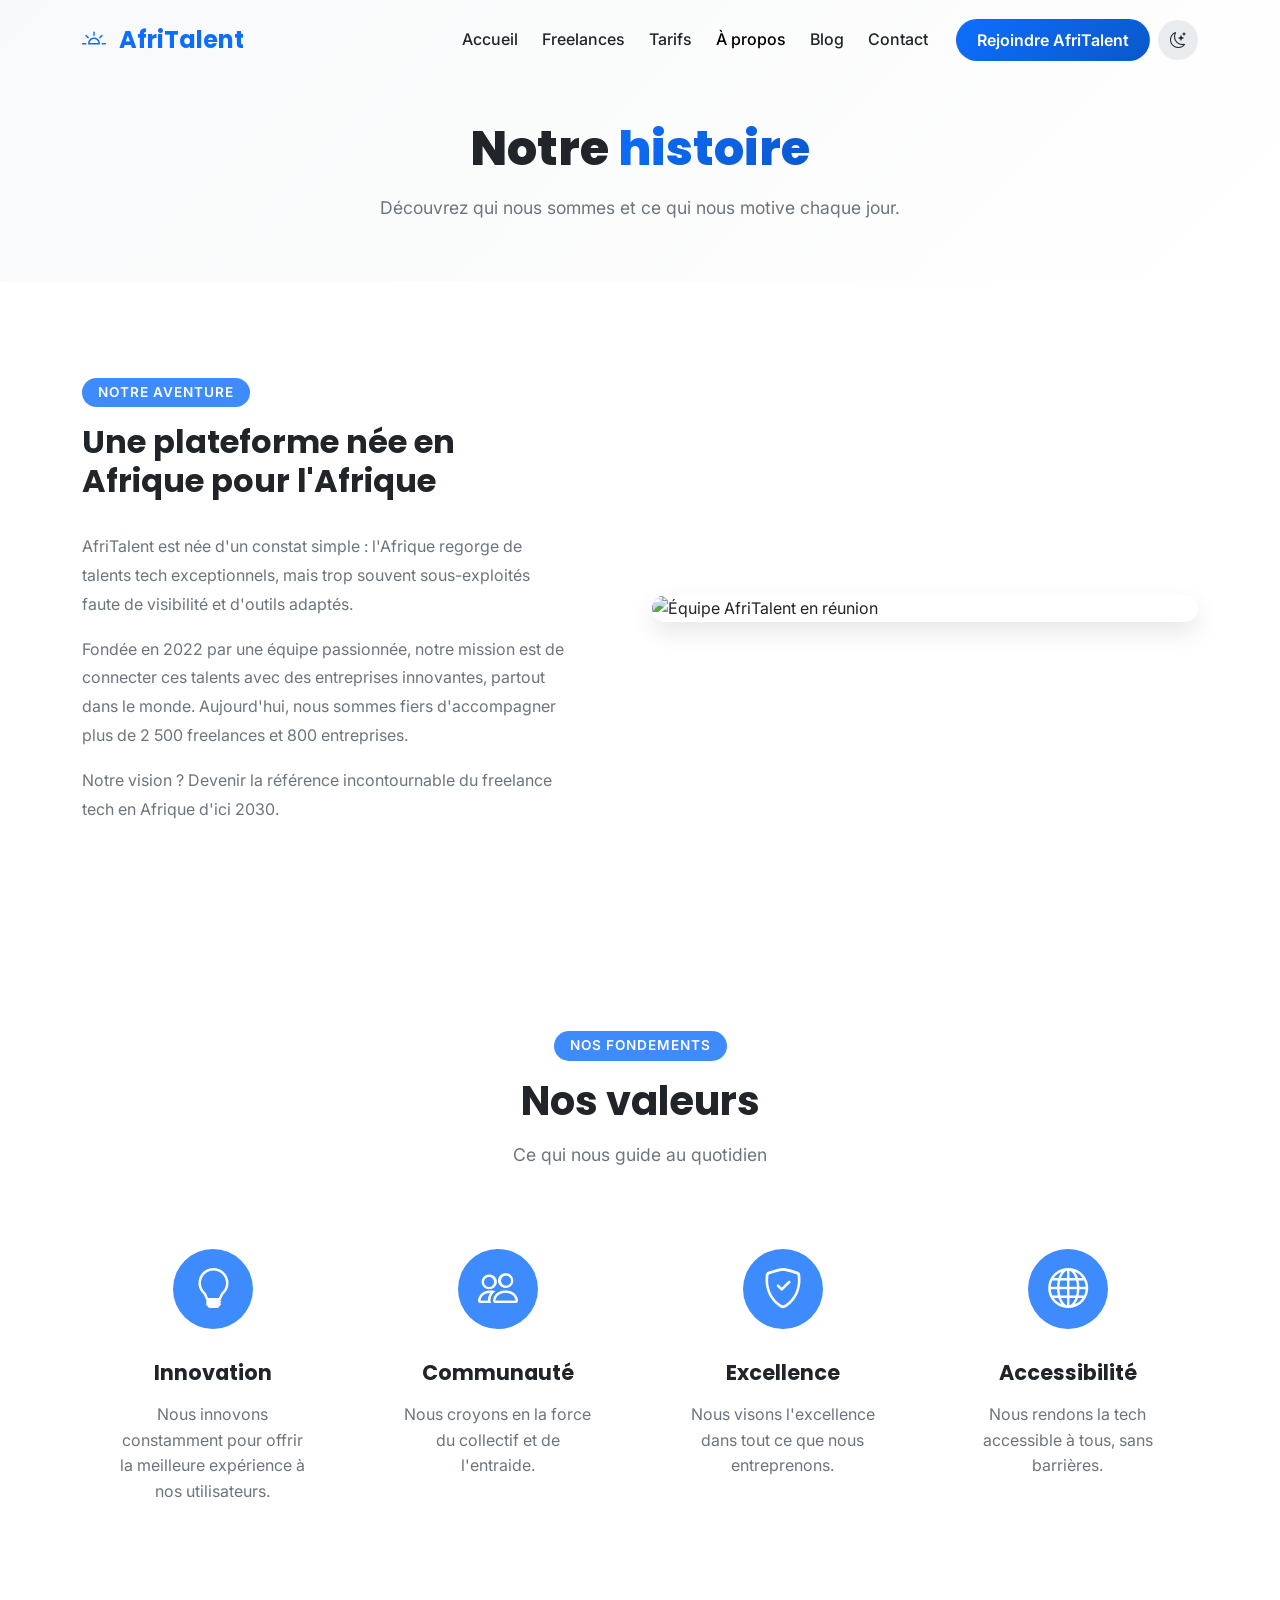
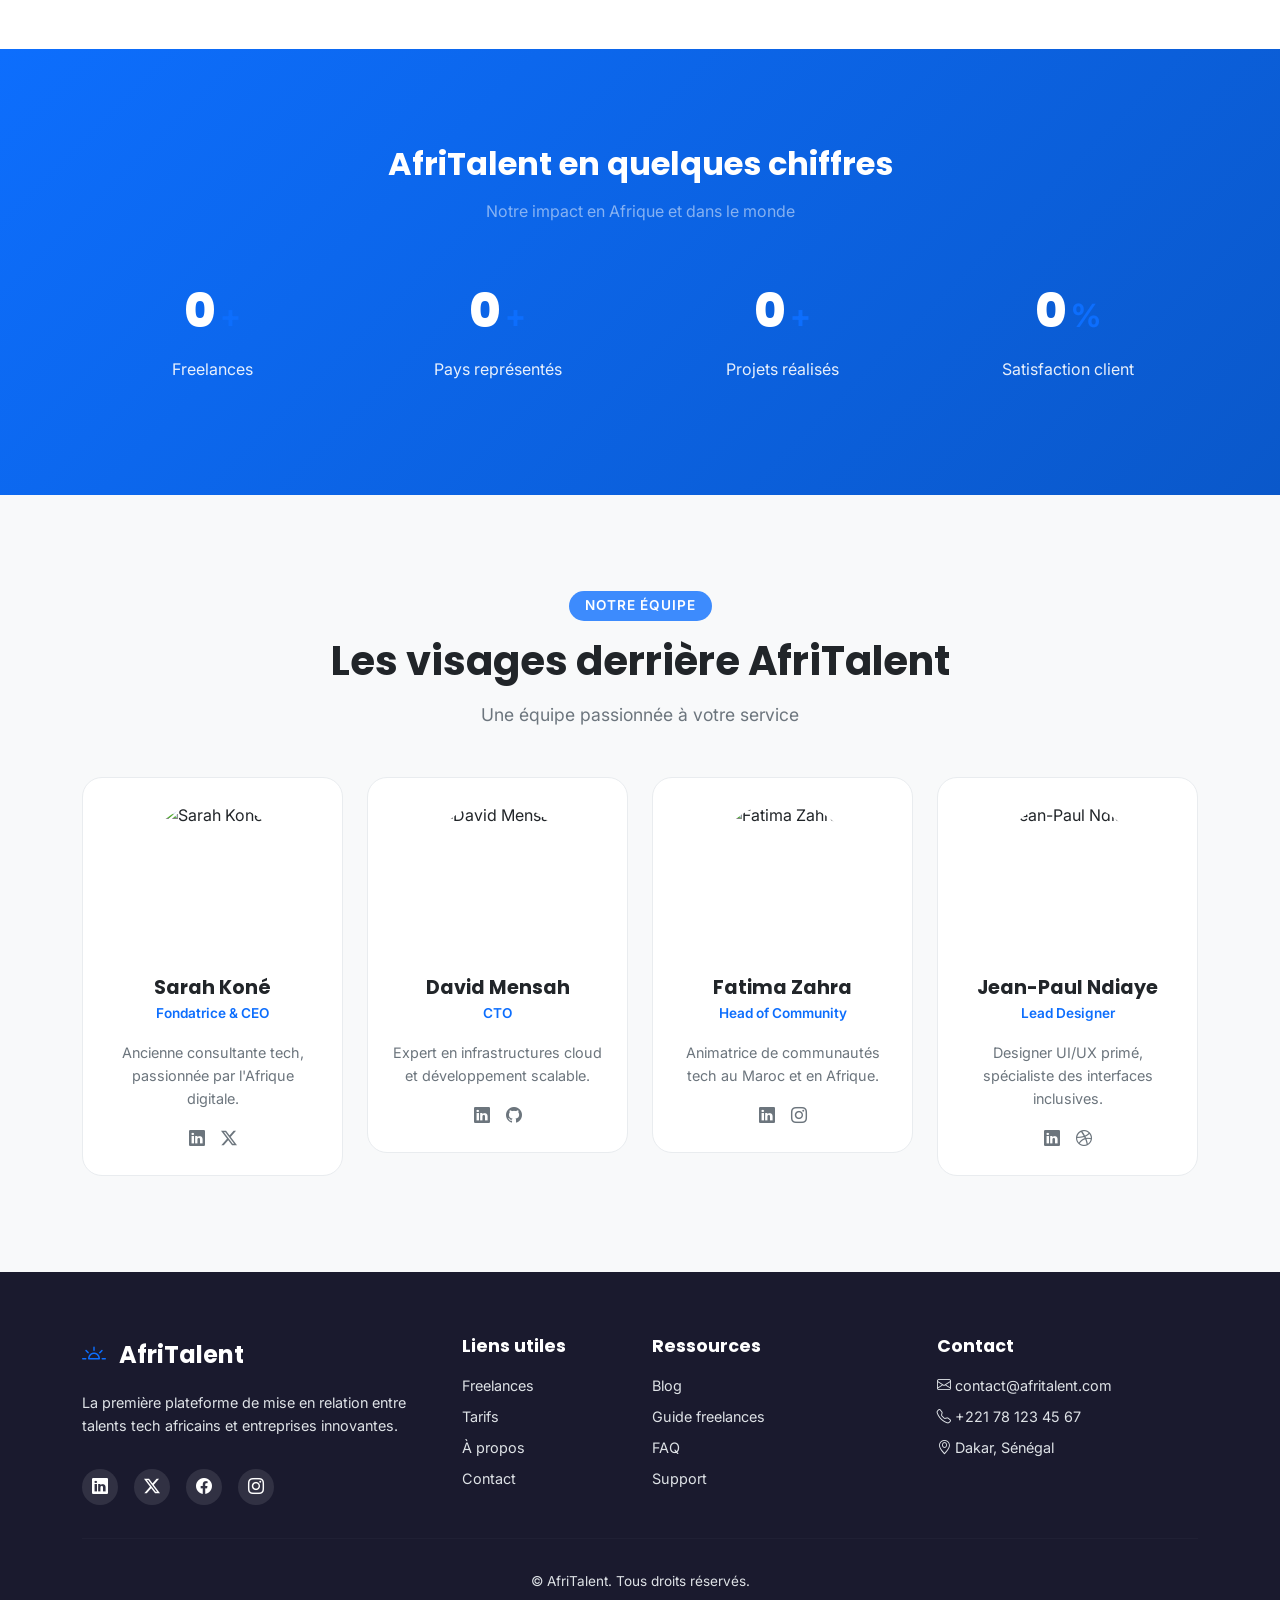
==== about.html @ 0f35cbd1 "HTML : structure complète des 5 pages avec sections et contenu texte" ====
<!DOCTYPE html>
<html lang="fr">
<head>
    <meta charset="UTF-8">
    <meta name="viewport" content="width=device-width, initial-scale=1.0">
    <meta name="description" content="Découvrez l'histoire d'AfriTalent, notre équipe passionnée et nos valeurs">
    <title>AfriTalent — À propos | Notre histoire et nos valeurs</title>
    
    <!-- Bootstrap 5 CSS -->
    <link href="https://cdn.jsdelivr.net/npm/bootstrap@5.3.0/dist/css/bootstrap.min.css" rel="stylesheet">
    
    <!-- Bootstrap Icons -->
    <link rel="stylesheet" href="https://cdn.jsdelivr.net/npm/bootstrap-icons@1.11.3/font/bootstrap-icons.min.css">
    
    <!-- Google Fonts -->
    <link href="https://fonts.googleapis.com/css2?family=Inter:opsz,wght@14..32,300;14..32,400;14..32,600;14..32,700&family=Poppins:wght@400;500;600;700;800&display=swap" rel="stylesheet">
    
    <!-- Fichier CSS principal -->
    <link rel="stylesheet" href="css/style.css">
</head>
<body>

    <!-- ==================== NAVBAR ==================== -->
    <nav class="navbar navbar-expand-lg fixed-top" id="mainNav">
        <div class="container">
            <a class="navbar-brand" href="index.html">
                <i class="bi bi-brightness-alt-high"></i>
                AfriTalent
            </a>
            
            <button class="navbar-toggler" type="button" data-bs-toggle="collapse" data-bs-target="#navMenu" 
                    aria-controls="navMenu" aria-expanded="false" aria-label="Menu de navigation">
                <span class="navbar-toggler-icon"></span>
            </button>
            
            <div class="collapse navbar-collapse" id="navMenu">
                <ul class="navbar-nav ms-auto mb-2 mb-lg-0">
                    <li class="nav-item"><a class="nav-link" href="index.html">Accueil</a></li>
                    <li class="nav-item"><a class="nav-link" href="freelances.html">Freelances</a></li>
                    <li class="nav-item"><a class="nav-link" href="tarifs.html">Tarifs</a></li>
                    <li class="nav-item"><a class="nav-link active" href="about.html">À propos</a></li>
                    <li class="nav-item"><a class="nav-link" href="blog.html">Blog</a></li>
                    <li class="nav-item"><a class="nav-link" href="contact.html">Contact</a></li>
                </ul>
                
                <div class="d-flex align-items-center gap-2 ms-lg-3">
                    <a href="inscription.html" class="btn btn-cta">Rejoindre AfriTalent</a>
                    <button id="darkModeToggle" class="btn btn-dark-mode" aria-label="Changer de thème">
                        <i class="bi bi-moon-stars"></i>
                    </button>
                </div>
            </div>
        </div>
    </nav>

    <main>
        <!-- ==================== HEADER ==================== -->
        <section class="page-header">
            <div class="container">
                <h1 class="page-title">Notre <span class="gradient-text">histoire</span></h1>
                <p class="page-description">
                    Découvrez qui nous sommes et ce qui nous motive chaque jour.
                </p>
            </div>
        </section>

        <!-- ==================== SECTION NOTRE HISTOIRE ==================== -->
        <section class="history-section">
            <div class="container">
                <div class="row align-items-center">
                    <div class="col-lg-6">
                        <div class="history-content">
                            <span class="section-badge">Notre aventure</span>
                            <h2 class="history-title">Une plateforme née en Afrique pour l'Afrique</h2>
                            <p class="history-text">
                                AfriTalent est née d'un constat simple : l'Afrique regorge de talents tech exceptionnels, 
                                mais trop souvent sous-exploités faute de visibilité et d'outils adaptés.
                            </p>
                            <p class="history-text">
                                Fondée en 2022 par une équipe passionnée, notre mission est de connecter ces talents 
                                avec des entreprises innovantes, partout dans le monde. Aujourd'hui, nous sommes fiers 
                                d'accompagner plus de 2 500 freelances et 800 entreprises.
                            </p>
                            <p class="history-text">
                                Notre vision ? Devenir la référence incontournable du freelance tech en Afrique d'ici 2030.
                            </p>
                        </div>
                    </div>
                    <div class="col-lg-6">
                        <div class="history-image">
                            <img src="https://images.unsplash.com/photo-1522071820081-009f0129c71c?w=600&h=400&fit=crop" 
                                 alt="Équipe AfriTalent en réunion" loading="lazy">
                        </div>
                    </div>
                </div>
            </div>
        </section>

        <!-- ==================== SECTION NOS VALEURS ==================== -->
        <section class="values-section">
            <div class="container">
                <div class="text-center mb-5">
                    <span class="section-badge">Nos fondements</span>
                    <h2 class="section-title">Nos valeurs</h2>
                    <p class="section-subtitle">Ce qui nous guide au quotidien</p>
                </div>

                <div class="row g-4">
                    <div class="col-lg-3 col-md-6">
                        <div class="value-card">
                            <div class="value-icon">
                                <i class="bi bi-lightbulb"></i>
                            </div>
                            <h3>Innovation</h3>
                            <p>Nous innovons constamment pour offrir la meilleure expérience à nos utilisateurs.</p>
                        </div>
                    </div>
                    <div class="col-lg-3 col-md-6">
                        <div class="value-card">
                            <div class="value-icon">
                                <i class="bi bi-people"></i>
                            </div>
                            <h3>Communauté</h3>
                            <p>Nous croyons en la force du collectif et de l'entraide.</p>
                        </div>
                    </div>
                    <div class="col-lg-3 col-md-6">
                        <div class="value-card">
                            <div class="value-icon">
                                <i class="bi bi-shield-check"></i>
                            </div>
                            <h3>Excellence</h3>
                            <p>Nous visons l'excellence dans tout ce que nous entreprenons.</p>
                        </div>
                    </div>
                    <div class="col-lg-3 col-md-6">
                        <div class="value-card">
                            <div class="value-icon">
                                <i class="bi bi-globe"></i>
                            </div>
                            <h3>Accessibilité</h3>
                            <p>Nous rendons la tech accessible à tous, sans barrières.</p>
                        </div>
                    </div>
                </div>
            </div>
        </section>

        <!-- ==================== SECTION CHIFFRES CLÉS (COMPTEURS) ==================== -->
        <section class="key-numbers-section">
            <div class="container">
                <div class="text-center mb-5">
                    <h2 class="text-white">AfriTalent en quelques chiffres</h2>
                    <p class="text-white-50">Notre impact en Afrique et dans le monde</p>
                </div>
                <div class="row text-center">
                    <div class="col-md-3 col-6">
                        <div class="stat-item">
                            <span class="stat-number" data-target="2500">0</span>
                            <span class="stat-plus">+</span>
                            <p class="stat-label">Freelances</p>
                        </div>
                    </div>
                    <div class="col-md-3 col-6">
                        <div class="stat-item">
                            <span class="stat-number" data-target="45">0</span>
                            <span class="stat-plus">+</span>
                            <p class="stat-label">Pays représentés</p>
                        </div>
                    </div>
                    <div class="col-md-3 col-6">
                        <div class="stat-item">
                            <span class="stat-number" data-target="3800">0</span>
                            <span class="stat-plus">+</span>
                            <p class="stat-label">Projets réalisés</p>
                        </div>
                    </div>
                    <div class="col-md-3 col-6">
                        <div class="stat-item">
                            <span class="stat-number" data-target="98">0</span>
                            <span class="stat-plus">%</span>
                            <p class="stat-label">Satisfaction client</p>
                        </div>
                    </div>
                </div>
            </div>
        </section>

        <!-- ==================== SECTION L'ÉQUIPE ==================== -->
        <section class="team-section">
            <div class="container">
                <div class="text-center mb-5">
                    <span class="section-badge">Notre équipe</span>
                    <h2 class="section-title">Les visages derrière AfriTalent</h2>
                    <p class="section-subtitle">Une équipe passionnée à votre service</p>
                </div>

                <div class="row g-4">
                    <!-- Membre 1 -->
                    <div class="col-lg-3 col-md-6">
                        <div class="team-card">
                            <div class="team-image">
                                <img src="https://randomuser.me/api/portraits/women/68.jpg" alt="Sarah Koné">
                            </div>
                            <div class="team-info">
                                <h3 class="team-name">Sarah Koné</h3>
                                <p class="team-role">Fondatrice & CEO</p>
                                <p class="team-bio">Ancienne consultante tech, passionnée par l'Afrique digitale.</p>
                                <div class="team-social">
                                    <a href="#"><i class="bi bi-linkedin"></i></a>
                                    <a href="#"><i class="bi bi-twitter-x"></i></a>
                                </div>
                            </div>
                        </div>
                    </div>

                    <!-- Membre 2 -->
                    <div class="col-lg-3 col-md-6">
                        <div class="team-card">
                            <div class="team-image">
                                <img src="https://randomuser.me/api/portraits/men/32.jpg" alt="David Mensah">
                            </div>
                            <div class="team-info">
                                <h3 class="team-name">David Mensah</h3>
                                <p class="team-role">CTO</p>
                                <p class="team-bio">Expert en infrastructures cloud et développement scalable.</p>
                                <div class="team-social">
                                    <a href="#"><i class="bi bi-linkedin"></i></a>
                                    <a href="#"><i class="bi bi-github"></i></a>
                                </div>
                            </div>
                        </div>
                    </div>

                    <!-- Membre 3 -->
                    <div class="col-lg-3 col-md-6">
                        <div class="team-card">
                            <div class="team-image">
                                <img src="https://randomuser.me/api/portraits/women/45.jpg" alt="Fatima Zahra">
                            </div>
                            <div class="team-info">
                                <h3 class="team-name">Fatima Zahra</h3>
                                <p class="team-role">Head of Community</p>
                                <p class="team-bio">Animatrice de communautés tech au Maroc et en Afrique.</p>
                                <div class="team-social">
                                    <a href="#"><i class="bi bi-linkedin"></i></a>
                                    <a href="#"><i class="bi bi-instagram"></i></a>
                                </div>
                            </div>
                        </div>
                    </div>

                    <!-- Membre 4 -->
                    <div class="col-lg-3 col-md-6">
                        <div class="team-card">
                            <div class="team-image">
                                <img src="https://randomuser.me/api/portraits/men/55.jpg" alt="Jean-Paul Ndiaye">
                            </div>
                            <div class="team-info">
                                <h3 class="team-name">Jean-Paul Ndiaye</h3>
                                <p class="team-role">Lead Designer</p>
                                <p class="team-bio">Designer UI/UX primé, spécialiste des interfaces inclusives.</p>
                                <div class="team-social">
                                    <a href="#"><i class="bi bi-linkedin"></i></a>
                                    <a href="#"><i class="bi bi-dribbble"></i></a>
                                </div>
                            </div>
                        </div>
                    </div>
                </div>
            </div>
        </section>
    </main>

    <!-- ==================== FOOTER ==================== -->
    <footer class="footer">
        <div class="container">
            <div class="row gy-4">
                <div class="col-lg-4 col-md-6">
                    <div class="footer-brand">
                        <i class="bi bi-brightness-alt-high"></i> AfriTalent
                    </div>
                    <p class="footer-description">
                        La première plateforme de mise en relation entre talents tech africains et entreprises innovantes.
                    </p>
                    <div class="footer-social">
                        <a href="#" aria-label="LinkedIn"><i class="bi bi-linkedin"></i></a>
                        <a href="#" aria-label="Twitter"><i class="bi bi-twitter-x"></i></a>
                        <a href="#" aria-label="Facebook"><i class="bi bi-facebook"></i></a>
                        <a href="#" aria-label="Instagram"><i class="bi bi-instagram"></i></a>
                    </div>
                </div>
                <div class="col-lg-2 col-md-6">
                    <h5>Liens utiles</h5>
                    <ul class="footer-links">
                        <li><a href="freelances.html">Freelances</a></li>
                        <li><a href="tarifs.html">Tarifs</a></li>
                        <li><a href="about.html">À propos</a></li>
                        <li><a href="contact.html">Contact</a></li>
                    </ul>
                </div>
                <div class="col-lg-3 col-md-6">
                    <h5>Ressources</h5>
                    <ul class="footer-links">
                        <li><a href="#">Blog</a></li>
                        <li><a href="#">Guide freelances</a></li>
                        <li><a href="#">FAQ</a></li>
                        <li><a href="#">Support</a></li>
                    </ul>
                </div>
                <div class="col-lg-3 col-md-6">
                    <h5>Contact</h5>
                    <ul class="footer-links">
                        <li><i class="bi bi-envelope"></i> contact@afritalent.com</li>
                        <li><i class="bi bi-telephone"></i> +221 78 123 45 67</li>
                        <li><i class="bi bi-geo-alt"></i> Dakar, Sénégal</li>
                    </ul>
                </div>
            </div>
            <hr class="footer-hr">
            <div class="copyright">
                <p>&copy; <span id="currentYear"></span> AfriTalent. Tous droits réservés.</p>
            </div>
        </div>
    </footer>

    <!-- Bouton Retour en haut -->
    <button id="backToTop" class="back-to-top" aria-label="Retour en haut">
        <i class="bi bi-arrow-up"></i>
    </button>

    <!-- Scripts -->
    <script src="https://cdn.jsdelivr.net/npm/bootstrap@5.3.0/dist/js/bootstrap.bundle.min.js"></script>
    <script src="js/main.js"></script>
</body>
</html>
---- css/style.css ----
/* ================================================================
   AFRI TALENT - STYLES PROFESSIONNELS COMPLETS
   Version : 1.0 (5 pages : Accueil, Freelances, Tarifs, About, Contact)
   ================================================================
   Table des matières :
   1. Variables CSS (custom properties)
   2. Reset & styles de base
   3. Navbar dynamique
   4. Section Hero
   5. Statistiques animées
   6. Bento Grid
   7. Catégories de services
   8. Témoignages (Carousel)
   9. CTA Final
   10. Footer
   11. Dark Mode
   12. Animations scroll (fade-in)
   13. Back to Top button
   14. Responsive Design
   15. PAGE FREELANCES - Styles spécifiques
   16. PAGE TARIFS - Styles spécifiques
   17. PAGE ABOUT - Styles spécifiques
   18. PAGE CONTACT - Styles spécifiques
   ================================================================ */

/* ================= 1. VARIABLES CSS ================= */
:root {
    /* Couleurs principales (palette pro) */
    --primary: #0d6efd;
    --primary-dark: #0a58ca;
    --primary-light: #3d8bfd;
    --secondary: #6c757d;
    --dark: #1a1a2e;
    --light: #f8f9fa;
    --white: #ffffff;
    --black: #000000;
    --gray-100: #f8f9fa;
    --gray-200: #e9ecef;
    --gray-300: #dee2e6;
    --gray-400: #ced4da;
    --gray-500: #adb5bd;
    --gray-600: #6c757d;
    --gray-700: #495057;
    --gray-800: #212529;
    --gray-900: #141619;
    
    /* Couleurs sémantiques */
    --success: #198754;
    --warning: #ffc107;
    --danger: #dc3545;
    --info: #0dcaf0;
    
    /* Typographie */
    --font-title: 'Poppins', sans-serif;
    --font-body: 'Inter', sans-serif;
    
    /* Espacements */
    --spacing-xs: 0.5rem;
    --spacing-sm: 1rem;
    --spacing-md: 2rem;
    --spacing-lg: 4rem;
    --spacing-xl: 6rem;
    
    /* Transitions */
    --transition-fast: 0.2s ease;
    --transition-normal: 0.3s ease;
    --transition-slow: 0.5s ease;
    
    /* Ombres */
    --shadow-sm: 0 2px 4px rgba(0,0,0,0.05);
    --shadow-md: 0 4px 6px rgba(0,0,0,0.1);
    --shadow-lg: 0 10px 25px rgba(0,0,0,0.1);
    --shadow-xl: 0 20px 40px rgba(0,0,0,0.15);
    
    /* Bordures */
    --radius-sm: 8px;
    --radius-md: 12px;
    --radius-lg: 20px;
    --radius-xl: 30px;
}

/* Mode sombre (overrides via classe .dark-mode sur body) */
body.dark-mode {
    --primary: #3d8bfd;
    --primary-dark: #5a9eff;
    --dark: #0a0a1a;
    --light: #1a1a2e;
    --white: #1e1e2e;
    --gray-100: #2a2a3e;
    --gray-200: #3a3a4e;
    --gray-300: #4a4a5e;
    --gray-800: #e9ecef;
    --shadow-sm: 0 2px 4px rgba(0,0,0,0.3);
    --shadow-md: 0 4px 6px rgba(0,0,0,0.4);
}

/* ================= 2. RESET & STYLES DE BASE ================= */
* {
    margin: 0;
    padding: 0;
    box-sizing: border-box;
}

html {
    scroll-behavior: smooth;
}

body {
    font-family: var(--font-body);
    font-size: 16px;
    line-height: 1.6;
    color: var(--gray-800);
    background-color: var(--white);
    transition: background-color var(--transition-normal), color var(--transition-normal);
}

h1, h2, h3, h4, h5, h6 {
    font-family: var(--font-title);
    font-weight: 700;
    line-height: 1.2;
    margin-bottom: var(--spacing-sm);
}

a {
    text-decoration: none;
    transition: color var(--transition-fast);
}

img {
    max-width: 100%;
    height: auto;
}

/* Classes utilitaires */
.section-padding {
    padding: var(--spacing-xl) 0;
}

.section-badge {
    display: inline-block;
    background: var(--primary-light);
    color: white;
    font-size: 0.85rem;
    font-weight: 600;
    padding: 0.25rem 1rem;
    border-radius: 50px;
    margin-bottom: var(--spacing-sm);
    text-transform: uppercase;
    letter-spacing: 1px;
}

.section-title {
    font-size: 2.5rem;
    font-weight: 700;
    margin-bottom: var(--spacing-sm);
}

.section-subtitle {
    font-size: 1.1rem;
    color: var(--secondary);
    max-width: 600px;
    margin: 0 auto;
}

/* ================= 3. NAVBAR DYNAMIQUE ================= */
.navbar {
    padding: 1rem 0;
    transition: all var(--transition-normal);
    background-color: transparent;
}

.navbar.scrolled {
    background-color: var(--white);
    box-shadow: var(--shadow-md);
    padding: 0.5rem 0;
}

body.dark-mode .navbar.scrolled {
    background-color: #1a1a2e;
    box-shadow: var(--shadow-md);
}

.navbar-brand {
    font-family: var(--font-title);
    font-size: 1.5rem;
    font-weight: 700;
    color: var(--primary);
}

.navbar-brand i {
    margin-right: 8px;
}

.nav-link {
    font-weight: 500;
    color: var(--gray-800);
    margin: 0 0.25rem;
    transition: color var(--transition-fast);
}

.nav-link:hover,
.nav-link.active {
    color: var(--primary);
}

/* Bouton CTA dans navbar */
.btn-cta {
    background: linear-gradient(135deg, var(--primary) 0%, var(--primary-dark) 100%);
    color: white;
    padding: 0.5rem 1.25rem;
    border-radius: 50px;
    font-weight: 600;
    transition: transform var(--transition-fast), box-shadow var(--transition-fast);
}

.btn-cta:hover {
    transform: translateY(-2px);
    box-shadow: var(--shadow-md);
    color: white;
}

/* Bouton dark mode */
.btn-dark-mode {
    background: var(--gray-200);
    border: none;
    border-radius: 50%;
    width: 40px;
    height: 40px;
    display: flex;
    align-items: center;
    justify-content: center;
    cursor: pointer;
    transition: all var(--transition-fast);
}

.btn-dark-mode:hover {
    transform: scale(1.05);
    background: var(--gray-300);
}

/* ================= 4. SECTION HERO ================= */
.hero-section {
    min-height: 100vh;
    background: linear-gradient(135deg, var(--light) 0%, var(--white) 100%);
    display: flex;
    align-items: center;
    position: relative;
    overflow: hidden;
}

body.dark-mode .hero-section {
    background: linear-gradient(135deg, #1a1a2e 0%, #0a0a1a 100%);
}

.hero-badge {
    display: inline-block;
    background: var(--primary);
    color: white;
    font-size: 0.85rem;
    padding: 0.25rem 1rem;
    border-radius: 50px;
    margin-bottom: var(--spacing-sm);
}

.hero-title {
    font-size: 3.5rem;
    font-weight: 800;
    margin-bottom: var(--spacing-md);
}

@media (min-width: 768px) {
    .hero-title {
        font-size: 4.5rem;
    }
}

.gradient-text {
    background: linear-gradient(135deg, var(--primary) 0%, var(--primary-dark) 100%);
    -webkit-background-clip: text;
    background-clip: text;
    color: transparent;
}

.hero-subtitle {
    font-size: 1.2rem;
    color: var(--secondary);
    margin-bottom: var(--spacing-md);
    max-width: 500px;
}

.hero-buttons {
    display: flex;
    gap: var(--spacing-sm);
    flex-wrap: wrap;
}

.btn-primary {
    background: var(--primary);
    border: none;
    padding: 0.75rem 1.5rem;
    border-radius: 50px;
    font-weight: 600;
    transition: all var(--transition-fast);
}

.btn-primary:hover {
    background: var(--primary-dark);
    transform: translateY(-2px);
    box-shadow: var(--shadow-md);
}

.btn-outline-light {
    border: 2px solid var(--primary);
    color: var(--primary);
    padding: 0.75rem 1.5rem;
    border-radius: 50px;
    font-weight: 600;
}

.btn-outline-light:hover {
    background: var(--primary);
    color: white;
    transform: translateY(-2px);
}

/* Illustration flottante */
.hero-illustration {
    position: relative;
    height: 400px;
}

.floating-card {
    position: absolute;
    background: var(--white);
    padding: 1rem 1.5rem;
    border-radius: var(--radius-lg);
    box-shadow: var(--shadow-lg);
    display: flex;
    align-items: center;
    gap: 0.5rem;
    font-weight: 600;
    animation: float 3s ease-in-out infinite;
}

.floating-card i {
    font-size: 1.5rem;
    color: var(--primary);
}

.card-1 { top: 20%; left: 0; animation-delay: 0s; }
.card-2 { top: 50%; right: 0; animation-delay: 0.5s; }
.card-3 { bottom: 10%; left: 20%; animation-delay: 1s; }

@keyframes float {
    0%, 100% { transform: translateY(0px); }
    50% { transform: translateY(-20px); }
}

/* ================= 5. STATISTIQUES ANIMÉES ================= */
.stats-row {
    margin-top: var(--spacing-lg);
    padding: var(--spacing-md) 0;
    border-top: 1px solid var(--gray-200);
}

.stat-item {
    text-align: center;
}

.stat-number {
    font-size: 3rem;
    font-weight: 800;
    font-family: var(--font-title);
    color: var(--primary);
}

.stat-plus {
    font-size: 2rem;
    font-weight: 700;
    color: var(--primary);
}

.stat-label {
    font-size: 1rem;
    color: var(--secondary);
    margin-top: var(--spacing-xs);
}

/* ================= 6. BENTO GRID ================= */
.bento-grid {
    display: grid;
    grid-template-columns: repeat(4, 1fr);
    gap: 1.5rem;
    margin-top: var(--spacing-md);
}

.bento-card {
    background: var(--white);
    border-radius: var(--radius-lg);
    padding: 2rem;
    box-shadow: var(--shadow-sm);
    transition: all var(--transition-normal);
    border: 1px solid var(--gray-200);
}

.bento-card:hover {
    transform: translateY(-5px);
    box-shadow: var(--shadow-lg);
}

.bento-large {
    grid-column: span 2;
    grid-row: span 1;
}

.bento-wide {
    grid-column: span 2;
}

.step-number {
    font-size: 3rem;
    font-weight: 800;
    color: var(--primary-light);
    opacity: 0.3;
    margin-bottom: var(--spacing-sm);
}

.step-icon {
    font-size: 2.5rem;
    color: var(--primary);
    margin-bottom: var(--spacing-sm);
}

.bento-card h3 {
    font-size: 1.3rem;
    margin-bottom: var(--spacing-xs);
}

.bento-card p {
    color: var(--secondary);
    font-size: 0.95rem;
}

@media (max-width: 992px) {
    .bento-grid {
        grid-template-columns: repeat(2, 1fr);
    }
}

@media (max-width: 576px) {
    .bento-grid {
        grid-template-columns: 1fr;
    }
    .bento-large, .bento-wide {
        grid-column: span 1;
    }
}

/* ================= 7. CATÉGORIES DE SERVICES ================= */
.category-card {
    background: var(--white);
    border-radius: var(--radius-lg);
    padding: 2rem;
    text-align: center;
    transition: all var(--transition-normal);
    border: 1px solid var(--gray-200);
    cursor: pointer;
}

.category-card:hover {
    transform: translateY(-8px);
    box-shadow: var(--shadow-xl);
    border-color: var(--primary);
}

.category-icon {
    font-size: 3rem;
    color: var(--primary);
    margin-bottom: var(--spacing-sm);
}

.category-card h3 {
    font-size: 1.3rem;
    margin-bottom: var(--spacing-xs);
}

.category-card p {
    color: var(--secondary);
    font-size: 0.9rem;
    margin-bottom: var(--spacing-sm);
}

.freelance-count {
    display: inline-block;
    font-size: 0.85rem;
    color: var(--primary);
    font-weight: 600;
}

.bg-light {
    background-color: var(--light) !important;
}

/* ================= 8. TÉMOIGNAGES (CAROUSEL) ================= */
.testimonial-card {
    text-align: center;
    max-width: 700px;
    margin: 0 auto;
    padding: var(--spacing-md);
}

.testimonial-avatar {
    width: 80px;
    height: 80px;
    border-radius: 50%;
    overflow: hidden;
    margin: 0 auto var(--spacing-sm);
}

.testimonial-avatar img {
    width: 100%;
    height: 100%;
    object-fit: cover;
}

.testimonial-stars {
    color: var(--warning);
    font-size: 1.2rem;
    margin-bottom: var(--spacing-sm);
}

.testimonial-text {
    font-size: 1.1rem;
    font-style: italic;
    color: var(--gray-800);
    margin-bottom: var(--spacing-sm);
}

.testimonial-name {
    font-size: 1.1rem;
    margin-bottom: 0;
}

.testimonial-role {
    color: var(--secondary);
    font-size: 0.9rem;
}

.carousel-control-prev-icon,
.carousel-control-next-icon {
    background-color: var(--primary);
    border-radius: 50%;
    padding: 1.5rem;
}

/* ================= 9. CTA FINAL ================= */
.cta-section {
    background: linear-gradient(135deg, var(--primary) 0%, var(--primary-dark) 100%);
    padding: var(--spacing-xl) 0;
    color: white;
}

.cta-title {
    font-size: 2.5rem;
    margin-bottom: var(--spacing-sm);
}

.cta-text {
    font-size: 1.2rem;
    margin-bottom: var(--spacing-md);
    opacity: 0.9;
}

.btn-cta-large {
    background: white;
    color: var(--primary);
    padding: 1rem 2rem;
    border-radius: 50px;
    font-weight: 700;
    font-size: 1.1rem;
    transition: all var(--transition-fast);
    display: inline-flex;
    align-items: center;
    gap: 0.5rem;
}

.btn-cta-large:hover {
    transform: translateY(-3px);
    box-shadow: var(--shadow-lg);
    color: var(--primary-dark);
}

/* ================= 10. FOOTER ================= */
.footer {
    background: var(--dark);
    color: white;
    padding: var(--spacing-lg) 0 var(--spacing-md);
}

.footer-brand {
    font-family: var(--font-title);
    font-size: 1.5rem;
    font-weight: 700;
    margin-bottom: var(--spacing-sm);
}

.footer-brand i {
    margin-right: 8px;
    color: var(--primary);
}

.footer-description {
    color: var(--gray-300);
    margin-bottom: var(--spacing-md);
    font-size: 0.9rem;
}

.footer-social {
    display: flex;
    gap: var(--spacing-sm);
}

.footer-social a {
    color: white;
    background: rgba(255,255,255,0.1);
    width: 36px;
    height: 36px;
    display: flex;
    align-items: center;
    justify-content: center;
    border-radius: 50%;
    transition: all var(--transition-fast);
}

.footer-social a:hover {
    background: var(--primary);
    transform: translateY(-3px);
}

.footer h5 {
    font-size: 1.1rem;
    margin-bottom: var(--spacing-sm);
    color: white;
}

.footer-links {
    list-style: none;
    padding: 0;
}

.footer-links li {
    margin-bottom: 0.5rem;
}

.footer-links a,
.footer-links li {
    color: var(--gray-300);
    font-size: 0.9rem;
    transition: color var(--transition-fast);
}

.footer-links a:hover {
    color: var(--primary);
}

.footer-hr {
    margin: var(--spacing-md) 0;
    border-color: rgba(255,255,255,0.1);
}

.copyright {
    text-align: center;
    color: var(--gray-300);
    font-size: 0.85rem;
}

/* ================= 11. DARK MODE ================= */
body.dark-mode .category-card,
body.dark-mode .bento-card,
body.dark-mode .testimonial-card {
    background: #1e1e2e;
    border-color: #3a3a4e;
}

body.dark-mode .navbar.scrolled {
    background-color: #1a1a2e;
}

body.dark-mode .btn-outline-light {
    border-color: var(--primary);
    color: white;
}

/* ================= 12. ANIMATIONS SCROLL (FADE-IN) ================= */
.fade-in {
    opacity: 0;
    transform: translateY(30px);
    transition: opacity 0.6s ease, transform 0.6s ease;
}

.fade-in.visible {
    opacity: 1;
    transform: translateY(0);
}

/* ================= 13. BACK TO TOP BUTTON ================= */
.back-to-top {
    position: fixed;
    bottom: 30px;
    right: 30px;
    width: 50px;
    height: 50px;
    border-radius: 50%;
    background: var(--primary);
    color: white;
    border: none;
    cursor: pointer;
    display: none;
    align-items: center;
    justify-content: center;
    font-size: 1.5rem;
    transition: all var(--transition-fast);
    z-index: 1000;
}

.back-to-top:hover {
    background: var(--primary-dark);
    transform: translateY(-3px);
}

.back-to-top.show {
    display: flex;
}

/* ================= 14. RESPONSIVE DESIGN ================= */
@media (max-width: 768px) {
    .section-title {
        font-size: 2rem;
    }
    
    .hero-title {
        font-size: 2.5rem;
    }
    
    .stat-number {
        font-size: 2rem;
    }
    
    .bento-card {
        padding: 1.5rem;
    }
    
    .footer {
        text-align: center;
    }
    
    .footer-social {
        justify-content: center;
    }
}

@media (max-width: 576px) {
    .hero-buttons {
        flex-direction: column;
        width: 100%;
    }
    
    .hero-buttons .btn {
        width: 100%;
        text-align: center;
    }
    
    .section-padding {
        padding: var(--spacing-lg) 0;
    }
}

/* ================= 15. PAGE FREELANCES - STYLES SPÉCIFIQUES ================= */

/* Header de page */
.page-header {
    padding: 120px 0 60px;
    background: linear-gradient(135deg, var(--light) 0%, var(--white) 100%);
    text-align: center;
}

body.dark-mode .page-header {
    background: linear-gradient(135deg, #1a1a2e 0%, #0a0a1a 100%);
}

.page-title {
    font-size: 3rem;
    font-weight: 800;
    margin-bottom: var(--spacing-sm);
}

.page-description {
    font-size: 1.1rem;
    color: var(--secondary);
    max-width: 600px;
    margin: 0 auto;
}

/* Section des filtres */
.filters-section {
    padding: var(--spacing-md) 0;
    background-color: var(--white);
    border-bottom: 1px solid var(--gray-200);
    position: sticky;
    top: 70px;
    z-index: 99;
}

body.dark-mode .filters-section {
    background-color: var(--dark);
}

.filters-wrapper {
    display: flex;
    align-items: center;
    flex-wrap: wrap;
    gap: var(--spacing-sm);
}

.filters-label {
    font-weight: 600;
    color: var(--gray-800);
}

.filters-buttons {
    display: flex;
    flex-wrap: wrap;
    gap: 0.75rem;
}

.filter-btn {
    padding: 0.6rem 1.25rem;
    border: 2px solid var(--gray-200);
    background: transparent;
    border-radius: 50px;
    font-weight: 500;
    color: var(--gray-800);
    cursor: pointer;
    transition: all var(--transition-fast);
}

.filter-btn:hover {
    border-color: var(--primary);
    color: var(--primary);
}

.filter-btn.active {
    background: var(--primary);
    border-color: var(--primary);
    color: white;
}

body.dark-mode .filter-btn {
    border-color: var(--gray-700);
    color: var(--gray-300);
}

body.dark-mode .filter-btn.active {
    background: var(--primary);
    color: white;
}

/* Grille des freelances */
.freelances-grid-section {
    padding: var(--spacing-lg) 0 var(--spacing-xl);
}

/* Carte freelance */
.freelance-card {
    background: var(--white);
    border-radius: var(--radius-lg);
    overflow: hidden;
    box-shadow: var(--shadow-sm);
    transition: all var(--transition-normal);
    height: 100%;
    border: 1px solid var(--gray-200);
}

.freelance-card:hover {
    transform: translateY(-8px);
    box-shadow: var(--shadow-xl);
}

.freelance-image {
    position: relative;
    height: 220px;
    overflow: hidden;
}

.freelance-image img {
    width: 100%;
    height: 100%;
    object-fit: cover;
    transition: transform var(--transition-normal);
}

.freelance-card:hover .freelance-image img {
    transform: scale(1.05);
}

.freelance-badge {
    position: absolute;
    top: 15px;
    right: 15px;
    background: var(--success);
    color: white;
    padding: 0.25rem 0.75rem;
    border-radius: 50px;
    font-size: 0.75rem;
    font-weight: 600;
}

.freelance-info {
    padding: 1.5rem;
}

.freelance-name {
    font-size: 1.25rem;
    font-weight: 700;
    margin-bottom: 0.25rem;
}

.freelance-specialty {
    color: var(--primary);
    font-weight: 600;
    font-size: 0.85rem;
    margin-bottom: 0.75rem;
}

.freelance-bio {
    font-size: 0.9rem;
    color: var(--secondary);
    margin-bottom: 1rem;
    line-height: 1.5;
}

.freelance-rate {
    display: inline-block;
    background: var(--gray-100);
    padding: 0.35rem 0.75rem;
    border-radius: 50px;
    font-size: 0.85rem;
    margin-bottom: 0.75rem;
}

.freelance-rate strong {
    color: var(--primary);
    font-size: 1rem;
}

.freelance-rating {
    display: flex;
    align-items: center;
    gap: 0.25rem;
    margin-bottom: 1rem;
    font-size: 0.85rem;
}

.freelance-rating i {
    color: var(--warning);
}

.freelance-rating span {
    color: var(--secondary);
    margin-left: 0.5rem;
}

/* Bouton profil */
.btn-profile {
    width: 100%;
    padding: 0.75rem;
    background: transparent;
    border: 2px solid var(--primary);
    border-radius: 50px;
    font-weight: 600;
    color: var(--primary);
    cursor: pointer;
    transition: all var(--transition-fast);
}

.btn-profile:hover {
    background: var(--primary);
    color: white;
}

.btn-profile i {
    transition: transform var(--transition-fast);
}

.btn-profile:hover i {
    transform: translateX(5px);
}

/* Message aucun résultat */
.no-results-message {
    text-align: center;
    padding: var(--spacing-xl) 0;
}

.no-results-message i {
    font-size: 4rem;
    color: var(--secondary);
    margin-bottom: var(--spacing-sm);
}

.no-results-message h3 {
    font-size: 1.5rem;
    margin-bottom: var(--spacing-xs);
}

.no-results-message p {
    color: var(--secondary);
}

/* Animation pour le filtrage */
.freelance-item {
    transition: opacity 0.3s ease, transform 0.3s ease;
}

.freelance-item.hide {
    display: none;
}

/* Responsive - Page freelances */
@media (max-width: 768px) {
    .page-title {
        font-size: 2rem;
    }
    
    .filters-section {
        position: relative;
        top: 0;
    }
    
    .filters-wrapper {
        flex-direction: column;
        align-items: flex-start;
    }
    
    .filters-buttons {
        justify-content: center;
    }
    
    .filter-btn {
        padding: 0.4rem 1rem;
        font-size: 0.85rem;
    }
    
    .freelance-image {
        height: 180px;
    }
}

/* ================= 16. PAGE TARIFS - STYLES SPÉCIFIQUES ================= */

/* Cartes de tarifs */
.pricing-card {
    background: var(--white);
    border-radius: var(--radius-lg);
    padding: 2rem;
    text-align: center;
    transition: all var(--transition-normal);
    border: 1px solid var(--gray-200);
    height: 100%;
    position: relative;
}

.pricing-card:hover {
    transform: translateY(-10px);
    box-shadow: var(--shadow-xl);
}

.pricing-card.featured {
    border: 2px solid var(--primary);
    transform: scale(1.02);
    box-shadow: var(--shadow-lg);
}

.pricing-card.featured:hover {
    transform: scale(1.02) translateY(-10px);
}

.pricing-badge {
    position: absolute;
    top: -12px;
    left: 50%;
    transform: translateX(-50%);
    background: var(--primary);
    color: white;
    padding: 0.25rem 1rem;
    border-radius: 50px;
    font-size: 0.75rem;
    font-weight: 600;
}

.pricing-name {
    font-size: 1.5rem;
    font-weight: 700;
    margin-bottom: var(--spacing-sm);
}

.pricing-price {
    font-size: 3rem;
    font-weight: 800;
    color: var(--primary);
    margin-bottom: var(--spacing-sm);
}

.pricing-price small {
    font-size: 0.9rem;
    color: var(--secondary);
    font-weight: 400;
}

.pricing-description {
    color: var(--secondary);
    margin-bottom: var(--spacing-md);
    font-size: 0.9rem;
}

.pricing-features {
    list-style: none;
    padding: 0;
    margin-bottom: var(--spacing-md);
    text-align: left;
}

.pricing-features li {
    padding: 0.5rem 0;
    display: flex;
    align-items: center;
    gap: 0.5rem;
    font-size: 0.9rem;
}

.pricing-features li i.bi-check-lg {
    color: var(--success);
    font-size: 1.1rem;
}

.pricing-features li i.bi-x-lg {
    color: var(--danger);
    font-size: 1.1rem;
}

.btn-pricing {
    width: 100%;
    padding: 0.75rem;
    background: var(--primary);
    color: white;
    border: none;
    border-radius: 50px;
    font-weight: 600;
    transition: all var(--transition-fast);
}

.btn-pricing:hover {
    background: var(--primary-dark);
    transform: translateY(-2px);
}

.btn-pricing-outline {
    width: 100%;
    padding: 0.75rem;
    background: transparent;
    border: 2px solid var(--primary);
    border-radius: 50px;
    font-weight: 600;
    color: var(--primary);
    transition: all var(--transition-fast);
}

.btn-pricing-outline:hover {
    background: var(--primary);
    color: white;
}

/* Section FAQ Accordion */
.faq-section {
    background: var(--light);
}

body.dark-mode .faq-section {
    background: #1a1a2e;
}

.accordion-item {
    background: var(--white);
    border: 1px solid var(--gray-200);
    margin-bottom: var(--spacing-sm);
    border-radius: var(--radius-md) !important;
    overflow: hidden;
}

.accordion-button {
    background: var(--white);
    color: var(--gray-800);
    font-weight: 600;
    padding: 1.25rem;
}

.accordion-button:not(.collapsed) {
    background: var(--primary);
    color: white;
}

.accordion-button:focus {
    box-shadow: none;
    border-color: var(--primary);
}

.accordion-body {
    background: var(--white);
    color: var(--secondary);
    padding: 1.25rem;
}

body.dark-mode .accordion-item,
body.dark-mode .accordion-button,
body.dark-mode .accordion-body {
    background: #1e1e2e;
    border-color: #3a3a4e;
}

body.dark-mode .accordion-button {
    color: var(--gray-300);
}

body.dark-mode .accordion-button:not(.collapsed) {
    background: var(--primary);
    color: white;
}

/* ================= 17. PAGE ABOUT - STYLES SPÉCIFIQUES ================= */

/* Section Histoire */
.history-section {
    padding: var(--spacing-xl) 0;
}

.history-content {
    padding-right: var(--spacing-lg);
}

.history-title {
    font-size: 2rem;
    margin-bottom: var(--spacing-md);
}

.history-text {
    color: var(--secondary);
    margin-bottom: var(--spacing-sm);
    line-height: 1.8;
}

.history-image {
    border-radius: var(--radius-lg);
    overflow: hidden;
    box-shadow: var(--shadow-lg);
}

.history-image img {
    width: 100%;
    height: auto;
    transition: transform var(--transition-normal);
}

.history-image:hover img {
    transform: scale(1.05);
}

/* Section Équipe */
.team-section {
    background: var(--light);
    padding: var(--spacing-xl) 0;
}

body.dark-mode .team-section {
    background: #1a1a2e;
}

.team-card {
    background: var(--white);
    border-radius: var(--radius-lg);
    overflow: hidden;
    text-align: center;
    transition: all var(--transition-normal);
    border: 1px solid var(--gray-200);
}

.team-card:hover {
    transform: translateY(-8px);
    box-shadow: var(--shadow-xl);
}

.team-image {
    width: 150px;
    height: 150px;
    border-radius: 50%;
    overflow: hidden;
    margin: 1.5rem auto 0;
}

.team-image img {
    width: 100%;
    height: 100%;
    object-fit: cover;
}

.team-info {
    padding: 1.5rem;
}

.team-name {
    font-size: 1.2rem;
    margin-bottom: 0.25rem;
}

.team-role {
    color: var(--primary);
    font-weight: 600;
    font-size: 0.85rem;
    margin-bottom: var(--spacing-sm);
}

.team-bio {
    color: var(--secondary);
    font-size: 0.9rem;
    margin-bottom: var(--spacing-sm);
}

.team-social {
    display: flex;
    justify-content: center;
    gap: var(--spacing-sm);
}

.team-social a {
    color: var(--secondary);
    transition: color var(--transition-fast);
}

.team-social a:hover {
    color: var(--primary);
}

/* Section Valeurs */
.values-section {
    padding: var(--spacing-xl) 0;
}

.value-card {
    text-align: center;
    padding: var(--spacing-md);
    border-radius: var(--radius-lg);
    transition: all var(--transition-normal);
}

.value-card:hover {
    transform: translateY(-5px);
}

.value-icon {
    width: 80px;
    height: 80px;
    background: var(--primary-light);
    border-radius: 50%;
    display: flex;
    align-items: center;
    justify-content: center;
    margin: 0 auto var(--spacing-md);
}

.value-icon i {
    font-size: 2.5rem;
    color: white;
}

.value-card h3 {
    font-size: 1.3rem;
    margin-bottom: var(--spacing-sm);
}

.value-card p {
    color: var(--secondary);
}

/* Section Chiffres clés (About) */
.key-numbers-section {
    background: linear-gradient(135deg, var(--primary) 0%, var(--primary-dark) 100%);
    color: white;
    padding: var(--spacing-xl) 0;
}

.key-numbers-section .stat-number {
    color: white;
}

.key-numbers-section .stat-label {
    color: rgba(255,255,255,0.9);
}

/* ================= 18. PAGE CONTACT - STYLES SPÉCIFIQUES ================= */

/* Section formulaire */
.contact-section {
    padding: var(--spacing-xl) 0;
}

.contact-info-card {
    background: var(--light);
    border-radius: var(--radius-lg);
    padding: var(--spacing-md);
    height: 100%;
}

body.dark-mode .contact-info-card {
    background: #1e1e2e;
}

.contact-info-item {
    display: flex;
    align-items: center;
    gap: var(--spacing-sm);
    margin-bottom: var(--spacing-md);
    padding: var(--spacing-sm);
    border-radius: var(--radius-md);
    transition: background var(--transition-fast);
}

.contact-info-item:hover {
    background: rgba(13, 110, 253, 0.1);
}

.contact-info-icon {
    width: 50px;
    height: 50px;
    background: var(--primary);
    border-radius: 50%;
    display: flex;
    align-items: center;
    justify-content: center;
}

.contact-info-icon i {
    font-size: 1.5rem;
    color: white;
}

.contact-info-text h4 {
    font-size: 1rem;
    margin-bottom: 0.25rem;
}

.contact-info-text p {
    color: var(--secondary);
    margin-bottom: 0;
}

/* Formulaire */
.contact-form {
    background: var(--white);
    border-radius: var(--radius-lg);
    padding: var(--spacing-md);
    box-shadow: var(--shadow-md);
    border: 1px solid var(--gray-200);
}

body.dark-mode .contact-form {
    background: #1e1e2e;
}

.form-group {
    margin-bottom: var(--spacing-md);
}

.form-label {
    font-weight: 600;
    margin-bottom: var(--spacing-xs);
    color: var(--gray-800);
}

.form-control,
.form-select {
    width: 100%;
    padding: 0.75rem 1rem;
    border: 2px solid var(--gray-200);
    border-radius: var(--radius-md);
    background: var(--white);
    color: var(--gray-800);
    transition: all var(--transition-fast);
}

.form-control:focus,
.form-select:focus {
    outline: none;
    border-color: var(--primary);
    box-shadow: 0 0 0 3px rgba(13, 110, 253, 0.1);
}

.form-control.error,
.form-select.error {
    border-color: var(--danger);
}

.error-message {
    color: var(--danger);
    font-size: 0.8rem;
    margin-top: 0.25rem;
    display: block;
}

.form-control.success {
    border-color: var(--success);
}

.btn-submit {
    width: 100%;
    padding: 0.75rem;
    background: var(--primary);
    color: white;
    border: none;
    border-radius: 50px;
    font-weight: 600;
    font-size: 1rem;
    transition: all var(--transition-fast);
}

.btn-submit:hover {
    background: var(--primary-dark);
    transform: translateY(-2px);
}

/* Message de succès */
.success-message {
    text-align: center;
    padding: var(--spacing-md);
    background: var(--success);
    color: white;
    border-radius: var(--radius-md);
    margin-top: var(--spacing-md);
}

.success-message i {
    font-size: 3rem;
    margin-bottom: var(--spacing-sm);
}

/* Carte Google Maps */
.map-section {
    padding-bottom: var(--spacing-xl);
}

.map-container {
    border-radius: var(--radius-lg);
    overflow: hidden;
    box-shadow: var(--shadow-md);
}

.map-container iframe {
    width: 100%;
    height: 400px;
    border: none;
}

/* Responsive Contact */
@media (max-width: 768px) {
    .contact-info-card {
        margin-bottom: var(--spacing-md);
    }
    
    .map-container iframe {
        height: 300px;
    }
}
/* ================================================================
   PAGE BLOG - STYLES SPÉCIFIQUES
   ================================================================ */

/* Section blog */
.blog-section {
    padding: var(--spacing-xl) 0;
}

/* Article card */
.article-card {
    background: var(--white);
    border-radius: var(--radius-lg);
    overflow: hidden;
    box-shadow: var(--shadow-sm);
    transition: all var(--transition-normal);
    height: 100%;
    border: 1px solid var(--gray-200);
}

.article-card:hover {
    transform: translateY(-8px);
    box-shadow: var(--shadow-xl);
}

.article-image {
    position: relative;
    height: 220px;
    overflow: hidden;
}

.article-image img {
    width: 100%;
    height: 100%;
    object-fit: cover;
    transition: transform var(--transition-normal);
}

.article-card:hover .article-image img {
    transform: scale(1.05);
}

.article-category {
    position: absolute;
    top: 15px;
    left: 15px;
    background: var(--primary);
    color: white;
    padding: 0.25rem 0.75rem;
    border-radius: 50px;
    font-size: 0.7rem;
    font-weight: 600;
    text-transform: uppercase;
}

.article-content {
    padding: 1.5rem;
}

.article-meta {
    display: flex;
    gap: var(--spacing-sm);
    margin-bottom: var(--spacing-sm);
    font-size: 0.8rem;
    color: var(--secondary);
}

.article-meta i {
    margin-right: 0.25rem;
}

.article-title {
    font-size: 1.25rem;
    font-weight: 700;
    margin-bottom: 0.75rem;
    line-height: 1.4;
}

.article-title a {
    color: var(--gray-800);
    transition: color var(--transition-fast);
}

.article-title a:hover {
    color: var(--primary);
}

.article-excerpt {
    color: var(--secondary);
    font-size: 0.9rem;
    margin-bottom: var(--spacing-sm);
    line-height: 1.6;
}

.article-link {
    color: var(--primary);
    font-weight: 600;
    font-size: 0.9rem;
    text-decoration: none;
    display: inline-flex;
    align-items: center;
    gap: 0.5rem;
    transition: gap var(--transition-fast);
}

.article-link:hover {
    gap: 0.75rem;
    color: var(--primary-dark);
}

/* Sidebar */
.blog-sidebar {
    position: sticky;
    top: 100px;
}

.sidebar-widget {
    background: var(--white);
    border-radius: var(--radius-lg);
    padding: 1.5rem;
    margin-bottom: 1.5rem;
    border: 1px solid var(--gray-200);
}

.sidebar-widget h3 {
    font-size: 1.2rem;
    margin-bottom: 1rem;
    padding-bottom: 0.5rem;
    border-bottom: 2px solid var(--primary);
    display: inline-block;
}

/* Widget recherche */
.search-form {
    display: flex;
    gap: 0.5rem;
}

.search-input {
    flex: 1;
    padding: 0.6rem 1rem;
    border: 2px solid var(--gray-200);
    border-radius: 50px;
    background: var(--white);
    color: var(--gray-800);
    transition: all var(--transition-fast);
}

.search-input:focus {
    outline: none;
    border-color: var(--primary);
}

.search-btn {
    background: var(--primary);
    border: none;
    border-radius: 50px;
    width: 42px;
    height: 42px;
    color: white;
    display: flex;
    align-items: center;
    justify-content: center;
    transition: all var(--transition-fast);
}

.search-btn:hover {
    background: var(--primary-dark);
    transform: scale(1.02);
}

/* Widget catégories */
.categories-list {
    list-style: none;
    padding: 0;
}

.categories-list li {
    display: flex;
    justify-content: space-between;
    align-items: center;
    padding: 0.6rem 0;
    border-bottom: 1px solid var(--gray-200);
}

.categories-list li:last-child {
    border-bottom: none;
}

.categories-list a {
    color: var(--gray-800);
    transition: color var(--transition-fast);
}

.categories-list a:hover {
    color: var(--primary);
}

.category-count {
    background: var(--gray-200);
    padding: 0.15rem 0.5rem;
    border-radius: 50px;
    font-size: 0.7rem;
    font-weight: 600;
    color: var(--gray-700);
}

/* Widget articles récents */
.recent-post {
    display: flex;
    gap: 1rem;
    margin-bottom: 1rem;
    padding-bottom: 1rem;
    border-bottom: 1px solid var(--gray-200);
}

.recent-post:last-child {
    border-bottom: none;
    margin-bottom: 0;
    padding-bottom: 0;
}

.recent-post-image {
    width: 60px;
    height: 60px;
    border-radius: var(--radius-sm);
    overflow: hidden;
    flex-shrink: 0;
}

.recent-post-image img {
    width: 100%;
    height: 100%;
    object-fit: cover;
}

.recent-post-content h4 {
    font-size: 0.9rem;
    font-weight: 600;
    margin-bottom: 0.25rem;
}

.recent-post-content h4 a {
    color: var(--gray-800);
}

.recent-post-content h4 a:hover {
    color: var(--primary);
}

.recent-post-date {
    font-size: 0.7rem;
    color: var(--secondary);
}

.recent-post-date i {
    margin-right: 0.25rem;
}

/* Widget newsletter */
.newsletter-text {
    color: var(--secondary);
    font-size: 0.85rem;
    margin-bottom: 1rem;
}

.newsletter-form {
    display: flex;
    flex-direction: column;
    gap: 0.75rem;
}

.newsletter-input {
    padding: 0.6rem 1rem;
    border: 2px solid var(--gray-200);
    border-radius: 50px;
    background: var(--white);
    color: var(--gray-800);
}

.newsletter-input:focus {
    outline: none;
    border-color: var(--primary);
}

.newsletter-btn {
    padding: 0.6rem;
    background: var(--primary);
    color: white;
    border: none;
    border-radius: 50px;
    font-weight: 600;
    transition: all var(--transition-fast);
}

.newsletter-btn:hover {
    background: var(--primary-dark);
}

/* Widget tags */
.tags-cloud {
    display: flex;
    flex-wrap: wrap;
    gap: 0.5rem;
}

.tag {
    background: var(--gray-200);
    color: var(--gray-700);
    padding: 0.3rem 0.8rem;
    border-radius: 50px;
    font-size: 0.75rem;
    transition: all var(--transition-fast);
}

.tag:hover {
    background: var(--primary);
    color: white;
    transform: translateY(-2px);
}

/* Pagination */
.pagination {
    display: flex;
    justify-content: center;
    gap: 0.5rem;
    margin-top: var(--spacing-lg);
}

.page-link {
    width: 40px;
    height: 40px;
    display: flex;
    align-items: center;
    justify-content: center;
    background: var(--white);
    border: 1px solid var(--gray-200);
    border-radius: var(--radius-sm);
    color: var(--gray-800);
    transition: all var(--transition-fast);
}

.page-link:hover,
.page-link.active {
    background: var(--primary);
    border-color: var(--primary);
    color: white;
}

/* Responsive Blog */
@media (max-width: 768px) {
    .blog-sidebar {
        position: static;
        margin-top: var(--spacing-lg);
    }
    
    .article-image {
        height: 180px;
    }
    
    .article-title {
        font-size: 1.1rem;
    }
    
    .pagination {
        flex-wrap: wrap;
    }
}

/* Mode sombre Blog */
body.dark-mode .article-card,
body.dark-mode .sidebar-widget {
    background: #1e1e2e;
    border-color: #3a3a4e;
}

body.dark-mode .article-title a {
    color: var(--gray-300);
}

body.dark-mode .categories-list a {
    color: var(--gray-300);
}

body.dark-mode .recent-post-content h4 a {
    color: var(--gray-300);
}

body.dark-mode .tag {
    background: #2a2a3e;
    color: var(--gray-300);
}

body.dark-mode .page-link {
    background: #1e1e2e;
    border-color: #3a3a4e;
    color: var(--gray-300);
}

body.dark-mode .search-input,
body.dark-mode .newsletter-input {
    background: #1e1e2e;
    border-color: #3a3a4e;
    color: var(--gray-300);
}
/* ================================================================
   PAGE INSCRIPTION - STYLES SPÉCIFIQUES
   ================================================================ */

/* Section inscription */
.inscription-page-section {
    padding: 60px 0 100px;
}

/* Cartes des avantages */
.inscription-benefits {
    position: sticky;
    top: 100px;
}

.benefits-card {
    background: linear-gradient(135deg, var(--primary) 0%, var(--primary-dark) 100%);
    border-radius: var(--radius-lg);
    padding: 2rem;
    color: white;
}

.benefits-card h3 {
    font-size: 1.5rem;
    margin-bottom: 1.5rem;
    color: white;
}

.benefits-list {
    list-style: none;
    padding: 0;
    margin-bottom: 2rem;
}

.benefits-list li {
    display: flex;
    gap: 1rem;
    margin-bottom: 1.5rem;
}

.benefits-list li i {
    font-size: 1.5rem;
    flex-shrink: 0;
    margin-top: 0.2rem;
}

.benefits-list li strong {
    display: block;
    margin-bottom: 0.25rem;
}

.benefits-list li p {
    font-size: 0.85rem;
    opacity: 0.9;
    margin-bottom: 0;
}

.benefits-stats {
    display: flex;
    justify-content: space-between;
    padding-top: 1rem;
    border-top: 1px solid rgba(255,255,255,0.2);
}

.benefits-stats .stat {
    text-align: center;
}

.benefits-stats .stat-number {
    font-size: 1.5rem;
    font-weight: 800;
    display: block;
    color: white;
}

.benefits-stats .stat-label {
    font-size: 0.75rem;
    opacity: 0.8;
}

/* Formulaire d'inscription */
.inscription-form-wrapper {
    background: var(--white);
    border-radius: var(--radius-lg);
    padding: 2rem;
    box-shadow: var(--shadow-md);
    border: 1px solid var(--gray-200);
}

body.dark-mode .inscription-form-wrapper {
    background: #1e1e2e;
    border-color: #3a3a4e;
}

.form-header {
    text-align: center;
    margin-bottom: 1.5rem;
}

.form-header h2 {
    font-size: 1.8rem;
    margin-bottom: 0.5rem;
}

.form-header p {
    color: var(--secondary);
}

/* Selecteur type d'utilisateur */
.user-type-selector {
    display: flex;
    gap: 1rem;
    margin-bottom: 2rem;
    background: var(--gray-100);
    padding: 0.5rem;
    border-radius: 60px;
}

body.dark-mode .user-type-selector {
    background: #2a2a3e;
}

.type-option {
    flex: 1;
    padding: 0.75rem;
    text-align: center;
    border-radius: 50px;
    cursor: pointer;
    transition: all var(--transition-fast);
    display: flex;
    align-items: center;
    justify-content: center;
    gap: 8px;
    font-weight: 600;
    color: var(--gray-600);
}

.type-option i {
    font-size: 1.1rem;
}

.type-option.active {
    background: var(--primary);
    color: white;
    box-shadow: var(--shadow-sm);
}

.type-option:not(.active):hover {
    background: var(--gray-200);
    color: var(--gray-800);
}

body.dark-mode .type-option:not(.active):hover {
    background: #3a3a4e;
    color: white;
}

/* Champs formulaire */
.form-group {
    margin-bottom: 1.25rem;
}

.form-label {
    font-weight: 600;
    margin-bottom: 0.5rem;
    display: block;
    color: var(--gray-700);
    font-size: 0.9rem;
}

.form-label .required {
    color: var(--danger);
}

.form-hint {
    font-size: 0.7rem;
    color: var(--secondary);
    margin-top: 0.25rem;
    display: block;
}

.form-control-custom {
    width: 100%;
    padding: 0.75rem 1rem;
    border: 2px solid var(--gray-200);
    border-radius: var(--radius-md);
    font-family: var(--font-body);
    font-size: 0.95rem;
    transition: all var(--transition-fast);
    background: var(--white);
    color: var(--gray-800);
}

.form-control-custom:focus {
    outline: none;
    border-color: var(--primary);
    box-shadow: 0 0 0 3px rgba(13, 110, 253, 0.1);
}

body.dark-mode .form-control-custom {
    background: #1e1e2e;
    border-color: #3a3a4e;
    color: var(--gray-300);
}

/* Checkbox */
.checkbox-group {
    display: flex;
    align-items: flex-start;
    gap: 10px;
    margin: 1rem 0;
}

.checkbox-group input {
    width: 18px;
    height: 18px;
    margin-top: 0.2rem;
    cursor: pointer;
}

.checkbox-group label {
    font-size: 0.85rem;
    color: var(--gray-600);
    margin-bottom: 0;
    cursor: pointer;
}

.checkbox-group a {
    color: var(--primary);
    text-decoration: none;
}

.checkbox-group a:hover {
    text-decoration: underline;
}

body.dark-mode .checkbox-group label {
    color: var(--gray-400);
}

/* Bouton submit */
.btn-submit {
    width: 100%;
    padding: 0.9rem;
    background: linear-gradient(135deg, var(--primary) 0%, var(--primary-dark) 100%);
    color: white;
    border: none;
    border-radius: 50px;
    font-weight: 700;
    font-size: 1rem;
    cursor: pointer;
    transition: all var(--transition-normal);
    margin-top: 0.5rem;
}

.btn-submit:hover {
    transform: translateY(-2px);
    box-shadow: var(--shadow-md);
}

/* Séparateur */
.separator {
    text-align: center;
    margin: 1.5rem 0;
    position: relative;
}

.separator::before,
.separator::after {
    content: "";
    position: absolute;
    top: 50%;
    width: 45%;
    height: 1px;
    background: var(--gray-300);
}

.separator::before { left: 0; }
.separator::after { right: 0; }

.separator span {
    background: var(--white);
    padding: 0 1rem;
    color: var(--gray-500);
    font-size: 0.85rem;
}

body.dark-mode .separator span {
    background: #1e1e2e;
}

body.dark-mode .separator::before,
body.dark-mode .separator::after {
    background: #3a3a4e;
}

/* Boutons sociaux */
.social-login {
    display: flex;
    gap: 1rem;
}

.btn-social {
    flex: 1;
    padding: 0.7rem;
    border: 2px solid var(--gray-200);
    border-radius: var(--radius-md);
    background: var(--white);
    display: flex;
    align-items: center;
    justify-content: center;
    gap: 8px;
    cursor: pointer;
    transition: all var(--transition-fast);
    font-weight: 500;
    color: var(--gray-700);
}

.btn-social:hover {
    border-color: var(--primary);
    transform: translateY(-2px);
    box-shadow: var(--shadow-sm);
}

.btn-social.google i { color: #DB4437; }
.btn-social.github i { color: #333; }
.btn-social.linkedin i { color: #0077B5; }

body.dark-mode .btn-social {
    background: #1e1e2e;
    border-color: #3a3a4e;
    color: var(--gray-300);
}

body.dark-mode .btn-social.github i { color: #fff; }

/* Lien de connexion */
.login-redirect {
    text-align: center;
    margin-top: 1.5rem;
    color: var(--gray-600);
    font-size: 0.9rem;
}

.login-redirect a {
    color: var(--primary);
    text-decoration: none;
    font-weight: 600;
}

.login-redirect a:hover {
    text-decoration: underline;
}

/* Responsive inscription */
@media (max-width: 992px) {
    .inscription-benefits {
        position: static;
        margin-bottom: 2rem;
    }
    
    .benefits-stats {
        justify-content: center;
        gap: 2rem;
    }
}

@media (max-width: 768px) {
    .inscription-page-section {
        padding: 40px 0 60px;
    }
    
    .inscription-form-wrapper {
        padding: 1.5rem;
    }
    
    .form-header h2 {
        font-size: 1.5rem;
    }
    
    .social-login {
        flex-direction: column;
    }
    
    .user-type-selector {
        flex-direction: column;
        border-radius: var(--radius-md);
    }
}
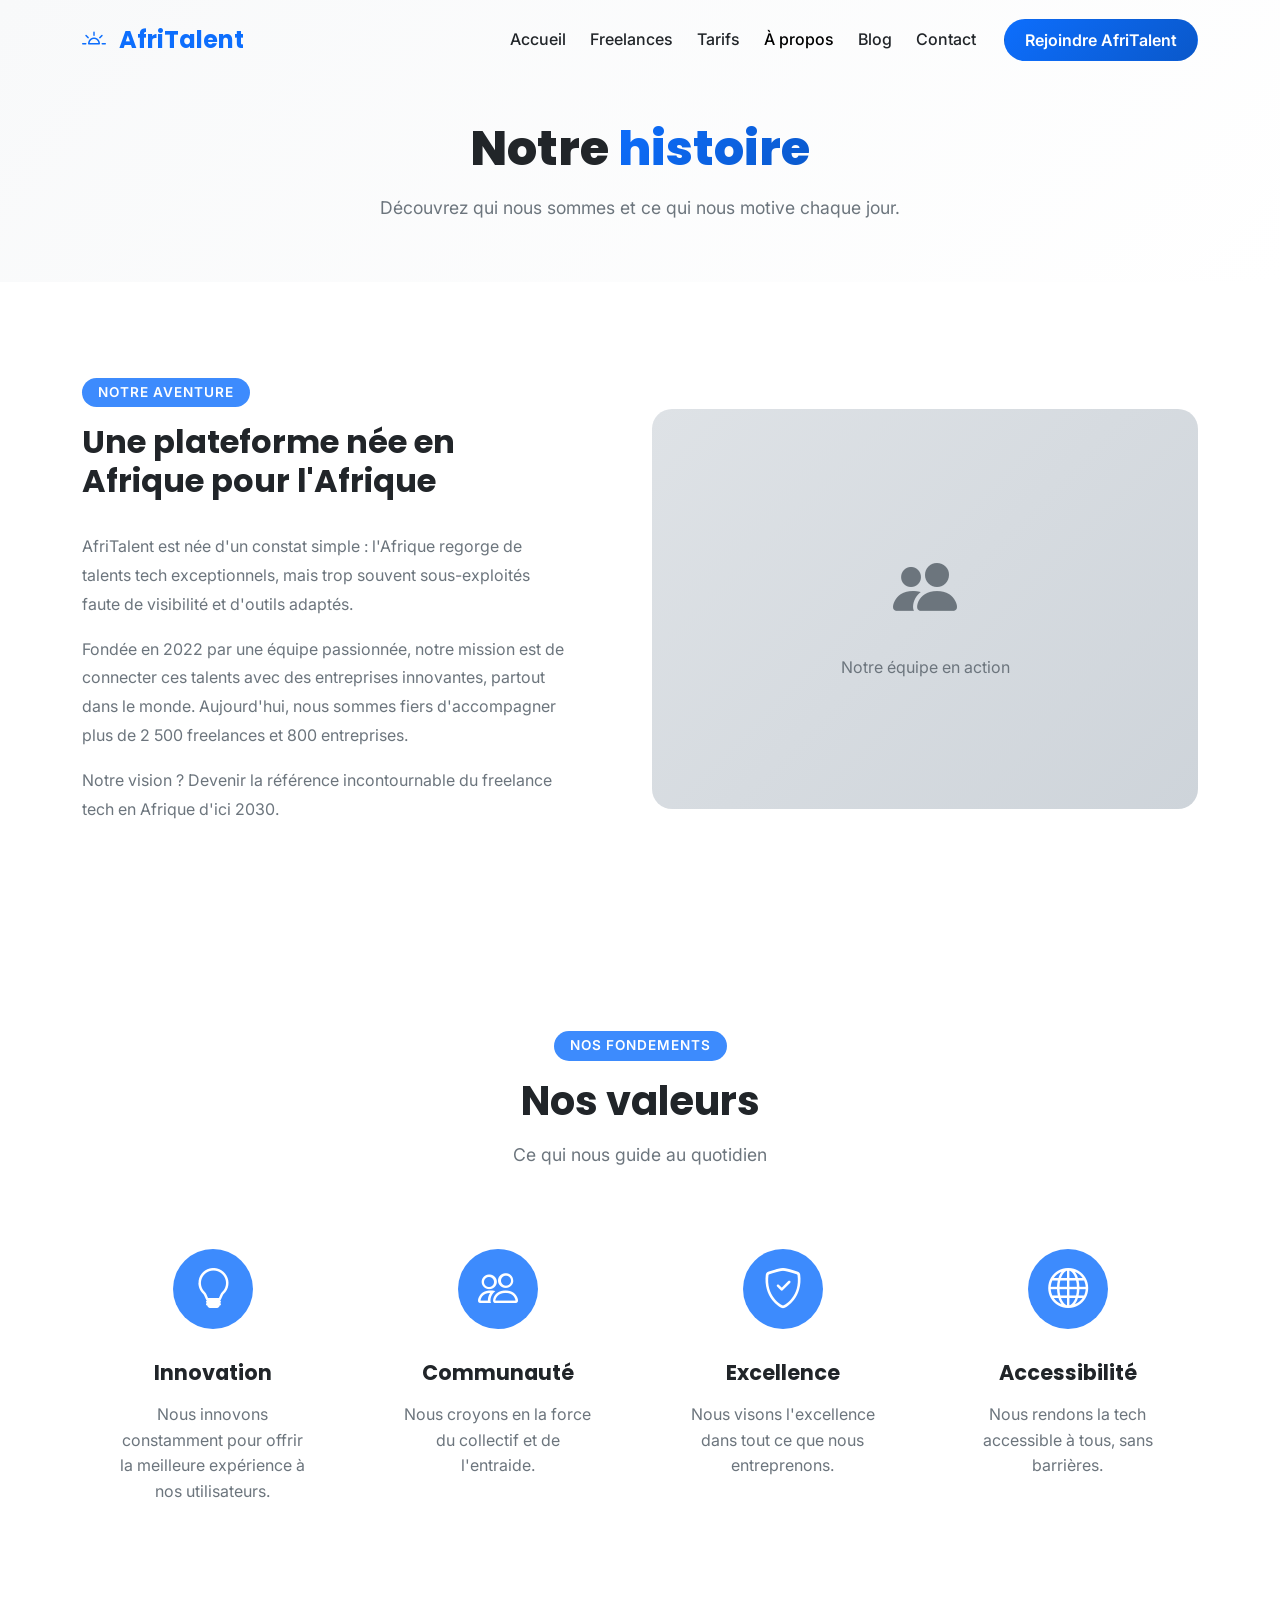
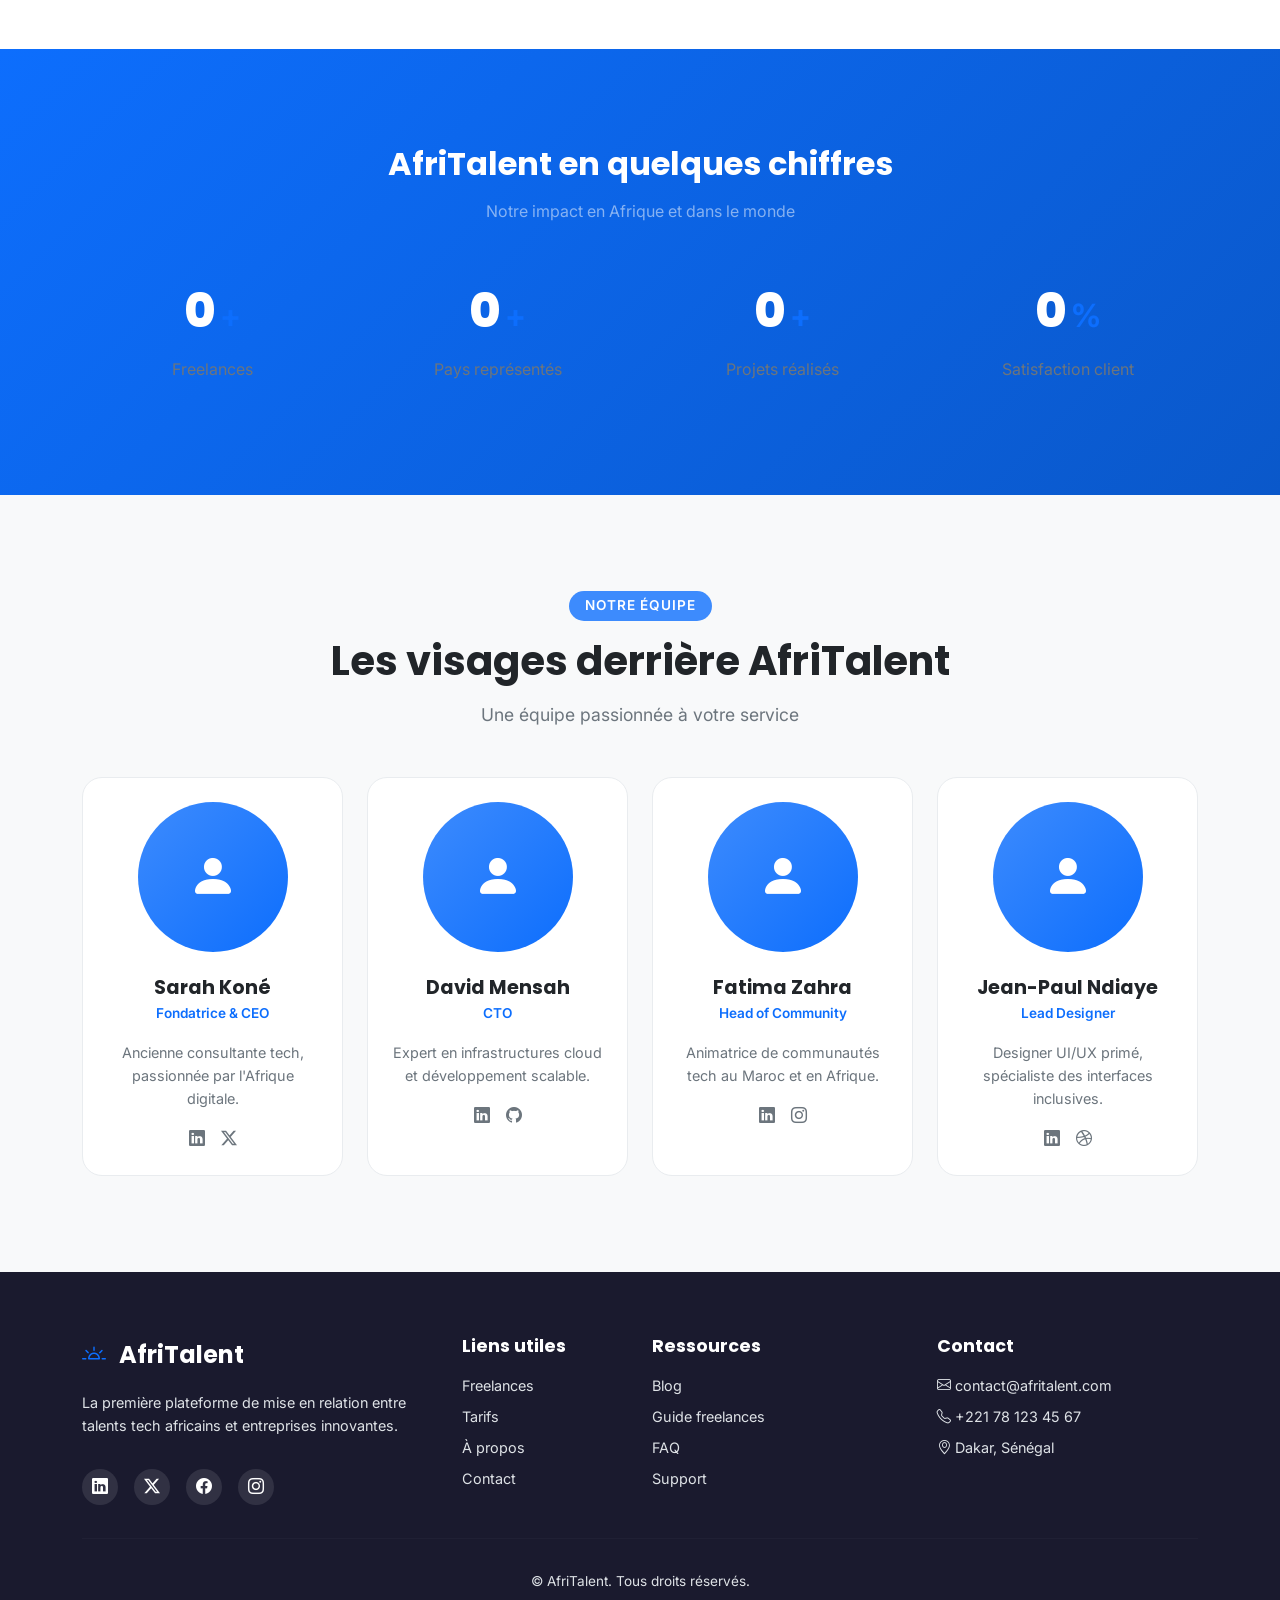
==== commit feb85ced: "HTML : structure complète des 7 pages avec sections et contenu texte" ====
--- a/about.html
+++ b/about.html
@@ -6,65 +6,42 @@
     <meta name="description" content="Découvrez l'histoire d'AfriTalent, notre équipe passionnée et nos valeurs">
     <title>AfriTalent — À propos | Notre histoire et nos valeurs</title>
     
-    <!-- Bootstrap 5 CSS -->
     <link href="https://cdn.jsdelivr.net/npm/bootstrap@5.3.0/dist/css/bootstrap.min.css" rel="stylesheet">
-    
-    <!-- Bootstrap Icons -->
     <link rel="stylesheet" href="https://cdn.jsdelivr.net/npm/bootstrap-icons@1.11.3/font/bootstrap-icons.min.css">
-    
-    <!-- Google Fonts -->
-    <link href="https://fonts.googleapis.com/css2?family=Inter:opsz,wght@14..32,300;14..32,400;14..32,600;14..32,700&family=Poppins:wght@400;500;600;700;800&display=swap" rel="stylesheet">
-    
-    <!-- Fichier CSS principal -->
+    <link href="https://fonts.googleapis.com/css2?family=Inter:opsz,wght@14..32,300;400;500;600;700;800&family=Poppins:wght@400;500;600;700;800;900&display=swap" rel="stylesheet">
     <link rel="stylesheet" href="css/style.css">
 </head>
 <body>
 
-    <!-- ==================== NAVBAR ==================== -->
-    <nav class="navbar navbar-expand-lg fixed-top" id="mainNav">
-        <div class="container">
-            <a class="navbar-brand" href="index.html">
-                <i class="bi bi-brightness-alt-high"></i>
-                AfriTalent
-            </a>
-            
-            <button class="navbar-toggler" type="button" data-bs-toggle="collapse" data-bs-target="#navMenu" 
-                    aria-controls="navMenu" aria-expanded="false" aria-label="Menu de navigation">
-                <span class="navbar-toggler-icon"></span>
-            </button>
-            
-            <div class="collapse navbar-collapse" id="navMenu">
-                <ul class="navbar-nav ms-auto mb-2 mb-lg-0">
-                    <li class="nav-item"><a class="nav-link" href="index.html">Accueil</a></li>
-                    <li class="nav-item"><a class="nav-link" href="freelances.html">Freelances</a></li>
-                    <li class="nav-item"><a class="nav-link" href="tarifs.html">Tarifs</a></li>
-                    <li class="nav-item"><a class="nav-link active" href="about.html">À propos</a></li>
-                    <li class="nav-item"><a class="nav-link" href="blog.html">Blog</a></li>
-                    <li class="nav-item"><a class="nav-link" href="contact.html">Contact</a></li>
-                </ul>
-                
-                <div class="d-flex align-items-center gap-2 ms-lg-3">
-                    <a href="inscription.html" class="btn btn-cta">Rejoindre AfriTalent</a>
-                    <button id="darkModeToggle" class="btn btn-dark-mode" aria-label="Changer de thème">
-                        <i class="bi bi-moon-stars"></i>
-                    </button>
-                </div>
-            </div>
-        </div>
-    </nav>
+    <header>
+        <nav class="navbar navbar-expand-lg fixed-top" id="mainNav">
+            <div class="container">
+                <a class="navbar-brand" href="index.html"><i class="bi bi-brightness-alt-high"></i> AfriTalent</a>
+                <button class="navbar-toggler" type="button" data-bs-toggle="collapse" data-bs-target="#navMenu"><span class="navbar-toggler-icon"></span></button>
+                <div class="collapse navbar-collapse" id="navMenu">
+                    <ul class="navbar-nav ms-auto mb-2 mb-lg-0">
+                        <li class="nav-item"><a class="nav-link" href="index.html">Accueil</a></li>
+                        <li class="nav-item"><a class="nav-link" href="freelances.html">Freelances</a></li>
+                        <li class="nav-item"><a class="nav-link" href="tarifs.html">Tarifs</a></li>
+                        <li class="nav-item"><a class="nav-link active" href="about.html">À propos</a></li>
+                        <li class="nav-item"><a class="nav-link" href="blog.html">Blog</a></li>
+                        <li class="nav-item"><a class="nav-link" href="contact.html">Contact</a></li>
+                    </ul>
+                    <div class="ms-lg-3"><a href="#" class="btn btn-cta" id="rejoindreBtn">Rejoindre AfriTalent</a></div>
+                </div>
+            </div>
+        </nav>
+    </header>
 
     <main>
-        <!-- ==================== HEADER ==================== -->
         <section class="page-header">
             <div class="container">
                 <h1 class="page-title">Notre <span class="gradient-text">histoire</span></h1>
-                <p class="page-description">
-                    Découvrez qui nous sommes et ce qui nous motive chaque jour.
-                </p>
-            </div>
-        </section>
-
-        <!-- ==================== SECTION NOTRE HISTOIRE ==================== -->
+                <p class="page-description">Découvrez qui nous sommes et ce qui nous motive chaque jour.</p>
+            </div>
+        </section>
+
+        <!-- Section Notre Histoire -->
         <section class="history-section">
             <div class="container">
                 <div class="row align-items-center">
@@ -72,31 +49,22 @@
                         <div class="history-content">
                             <span class="section-badge">Notre aventure</span>
                             <h2 class="history-title">Une plateforme née en Afrique pour l'Afrique</h2>
-                            <p class="history-text">
-                                AfriTalent est née d'un constat simple : l'Afrique regorge de talents tech exceptionnels, 
-                                mais trop souvent sous-exploités faute de visibilité et d'outils adaptés.
-                            </p>
-                            <p class="history-text">
-                                Fondée en 2022 par une équipe passionnée, notre mission est de connecter ces talents 
-                                avec des entreprises innovantes, partout dans le monde. Aujourd'hui, nous sommes fiers 
-                                d'accompagner plus de 2 500 freelances et 800 entreprises.
-                            </p>
-                            <p class="history-text">
-                                Notre vision ? Devenir la référence incontournable du freelance tech en Afrique d'ici 2030.
-                            </p>
+                            <p class="history-text">AfriTalent est née d'un constat simple : l'Afrique regorge de talents tech exceptionnels, mais trop souvent sous-exploités faute de visibilité et d'outils adaptés.</p>
+                            <p class="history-text">Fondée en 2022 par une équipe passionnée, notre mission est de connecter ces talents avec des entreprises innovantes, partout dans le monde. Aujourd'hui, nous sommes fiers d'accompagner plus de 2 500 freelances et 800 entreprises.</p>
+                            <p class="history-text">Notre vision ? Devenir la référence incontournable du freelance tech en Afrique d'ici 2030.</p>
                         </div>
                     </div>
                     <div class="col-lg-6">
-                        <div class="history-image">
-                            <img src="https://images.unsplash.com/photo-1522071820081-009f0129c71c?w=600&h=400&fit=crop" 
-                                 alt="Équipe AfriTalent en réunion" loading="lazy">
-                        </div>
-                    </div>
-                </div>
-            </div>
-        </section>
-
-        <!-- ==================== SECTION NOS VALEURS ==================== -->
+                        <div class="history-placeholder">
+                            <i class="bi bi-people-fill"></i>
+                            <span>Notre équipe en action</span>
+                        </div>
+                    </div>
+                </div>
+            </div>
+        </section>
+
+        <!-- Section Nos valeurs (4 valeurs) -->
         <section class="values-section">
             <div class="container">
                 <div class="text-center mb-5">
@@ -106,47 +74,39 @@
                 </div>
 
                 <div class="row g-4">
-                    <div class="col-lg-3 col-md-6">
-                        <div class="value-card">
-                            <div class="value-icon">
-                                <i class="bi bi-lightbulb"></i>
-                            </div>
+                    <article class="col-lg-3 col-md-6">
+                        <div class="value-card">
+                            <div class="value-icon"><i class="bi bi-lightbulb"></i></div>
                             <h3>Innovation</h3>
                             <p>Nous innovons constamment pour offrir la meilleure expérience à nos utilisateurs.</p>
                         </div>
-                    </div>
-                    <div class="col-lg-3 col-md-6">
-                        <div class="value-card">
-                            <div class="value-icon">
-                                <i class="bi bi-people"></i>
-                            </div>
+                    </article>
+                    <article class="col-lg-3 col-md-6">
+                        <div class="value-card">
+                            <div class="value-icon"><i class="bi bi-people"></i></div>
                             <h3>Communauté</h3>
                             <p>Nous croyons en la force du collectif et de l'entraide.</p>
                         </div>
-                    </div>
-                    <div class="col-lg-3 col-md-6">
-                        <div class="value-card">
-                            <div class="value-icon">
-                                <i class="bi bi-shield-check"></i>
-                            </div>
+                    </article>
+                    <article class="col-lg-3 col-md-6">
+                        <div class="value-card">
+                            <div class="value-icon"><i class="bi bi-shield-check"></i></div>
                             <h3>Excellence</h3>
                             <p>Nous visons l'excellence dans tout ce que nous entreprenons.</p>
                         </div>
-                    </div>
-                    <div class="col-lg-3 col-md-6">
-                        <div class="value-card">
-                            <div class="value-icon">
-                                <i class="bi bi-globe"></i>
-                            </div>
+                    </article>
+                    <article class="col-lg-3 col-md-6">
+                        <div class="value-card">
+                            <div class="value-icon"><i class="bi bi-globe"></i></div>
                             <h3>Accessibilité</h3>
                             <p>Nous rendons la tech accessible à tous, sans barrières.</p>
                         </div>
-                    </div>
-                </div>
-            </div>
-        </section>
-
-        <!-- ==================== SECTION CHIFFRES CLÉS (COMPTEURS) ==================== -->
+                    </article>
+                </div>
+            </div>
+        </section>
+
+        <!-- Section Chiffres clés avec compteurs -->
         <section class="key-numbers-section">
             <div class="container">
                 <div class="text-center mb-5">
@@ -186,7 +146,7 @@
             </div>
         </section>
 
-        <!-- ==================== SECTION L'ÉQUIPE ==================== -->
+        <!-- Section L'équipe (4 membres) -->
         <section class="team-section">
             <div class="container">
                 <div class="text-center mb-5">
@@ -196,140 +156,81 @@
                 </div>
 
                 <div class="row g-4">
-                    <!-- Membre 1 -->
-                    <div class="col-lg-3 col-md-6">
-                        <div class="team-card">
-                            <div class="team-image">
-                                <img src="https://randomuser.me/api/portraits/women/68.jpg" alt="Sarah Koné">
-                            </div>
+                    <article class="col-lg-3 col-md-6">
+                        <div class="team-card">
+                            <div class="team-placeholder"><i class="bi bi-person-fill"></i></div>
                             <div class="team-info">
                                 <h3 class="team-name">Sarah Koné</h3>
                                 <p class="team-role">Fondatrice & CEO</p>
                                 <p class="team-bio">Ancienne consultante tech, passionnée par l'Afrique digitale.</p>
-                                <div class="team-social">
-                                    <a href="#"><i class="bi bi-linkedin"></i></a>
-                                    <a href="#"><i class="bi bi-twitter-x"></i></a>
-                                </div>
-                            </div>
-                        </div>
-                    </div>
-
-                    <!-- Membre 2 -->
-                    <div class="col-lg-3 col-md-6">
-                        <div class="team-card">
-                            <div class="team-image">
-                                <img src="https://randomuser.me/api/portraits/men/32.jpg" alt="David Mensah">
-                            </div>
+                                <div class="team-social"><a href="#"><i class="bi bi-linkedin"></i></a><a href="#"><i class="bi bi-twitter-x"></i></a></div>
+                            </div>
+                        </div>
+                    </article>
+
+                    <article class="col-lg-3 col-md-6">
+                        <div class="team-card">
+                            <div class="team-placeholder"><i class="bi bi-person-fill"></i></div>
                             <div class="team-info">
                                 <h3 class="team-name">David Mensah</h3>
                                 <p class="team-role">CTO</p>
                                 <p class="team-bio">Expert en infrastructures cloud et développement scalable.</p>
-                                <div class="team-social">
-                                    <a href="#"><i class="bi bi-linkedin"></i></a>
-                                    <a href="#"><i class="bi bi-github"></i></a>
-                                </div>
-                            </div>
-                        </div>
-                    </div>
-
-                    <!-- Membre 3 -->
-                    <div class="col-lg-3 col-md-6">
-                        <div class="team-card">
-                            <div class="team-image">
-                                <img src="https://randomuser.me/api/portraits/women/45.jpg" alt="Fatima Zahra">
-                            </div>
+                                <div class="team-social"><a href="#"><i class="bi bi-linkedin"></i></a><a href="#"><i class="bi bi-github"></i></a></div>
+                            </div>
+                        </div>
+                    </article>
+
+                    <article class="col-lg-3 col-md-6">
+                        <div class="team-card">
+                            <div class="team-placeholder"><i class="bi bi-person-fill"></i></div>
                             <div class="team-info">
                                 <h3 class="team-name">Fatima Zahra</h3>
                                 <p class="team-role">Head of Community</p>
                                 <p class="team-bio">Animatrice de communautés tech au Maroc et en Afrique.</p>
-                                <div class="team-social">
-                                    <a href="#"><i class="bi bi-linkedin"></i></a>
-                                    <a href="#"><i class="bi bi-instagram"></i></a>
-                                </div>
-                            </div>
-                        </div>
-                    </div>
-
-                    <!-- Membre 4 -->
-                    <div class="col-lg-3 col-md-6">
-                        <div class="team-card">
-                            <div class="team-image">
-                                <img src="https://randomuser.me/api/portraits/men/55.jpg" alt="Jean-Paul Ndiaye">
-                            </div>
+                                <div class="team-social"><a href="#"><i class="bi bi-linkedin"></i></a><a href="#"><i class="bi bi-instagram"></i></a></div>
+                            </div>
+                        </div>
+                    </article>
+
+                    <article class="col-lg-3 col-md-6">
+                        <div class="team-card">
+                            <div class="team-placeholder"><i class="bi bi-person-fill"></i></div>
                             <div class="team-info">
                                 <h3 class="team-name">Jean-Paul Ndiaye</h3>
                                 <p class="team-role">Lead Designer</p>
                                 <p class="team-bio">Designer UI/UX primé, spécialiste des interfaces inclusives.</p>
-                                <div class="team-social">
-                                    <a href="#"><i class="bi bi-linkedin"></i></a>
-                                    <a href="#"><i class="bi bi-dribbble"></i></a>
-                                </div>
-                            </div>
-                        </div>
-                    </div>
+                                <div class="team-social"><a href="#"><i class="bi bi-linkedin"></i></a><a href="#"><i class="bi bi-dribbble"></i></a></div>
+                            </div>
+                        </div>
+                    </article>
                 </div>
             </div>
         </section>
     </main>
 
-    <!-- ==================== FOOTER ==================== -->
     <footer class="footer">
         <div class="container">
             <div class="row gy-4">
-                <div class="col-lg-4 col-md-6">
-                    <div class="footer-brand">
-                        <i class="bi bi-brightness-alt-high"></i> AfriTalent
-                    </div>
-                    <p class="footer-description">
-                        La première plateforme de mise en relation entre talents tech africains et entreprises innovantes.
-                    </p>
-                    <div class="footer-social">
-                        <a href="#" aria-label="LinkedIn"><i class="bi bi-linkedin"></i></a>
-                        <a href="#" aria-label="Twitter"><i class="bi bi-twitter-x"></i></a>
-                        <a href="#" aria-label="Facebook"><i class="bi bi-facebook"></i></a>
-                        <a href="#" aria-label="Instagram"><i class="bi bi-instagram"></i></a>
-                    </div>
-                </div>
-                <div class="col-lg-2 col-md-6">
-                    <h5>Liens utiles</h5>
-                    <ul class="footer-links">
-                        <li><a href="freelances.html">Freelances</a></li>
-                        <li><a href="tarifs.html">Tarifs</a></li>
-                        <li><a href="about.html">À propos</a></li>
-                        <li><a href="contact.html">Contact</a></li>
-                    </ul>
-                </div>
-                <div class="col-lg-3 col-md-6">
-                    <h5>Ressources</h5>
-                    <ul class="footer-links">
-                        <li><a href="#">Blog</a></li>
-                        <li><a href="#">Guide freelances</a></li>
-                        <li><a href="#">FAQ</a></li>
-                        <li><a href="#">Support</a></li>
-                    </ul>
-                </div>
-                <div class="col-lg-3 col-md-6">
-                    <h5>Contact</h5>
-                    <ul class="footer-links">
-                        <li><i class="bi bi-envelope"></i> contact@afritalent.com</li>
-                        <li><i class="bi bi-telephone"></i> +221 78 123 45 67</li>
-                        <li><i class="bi bi-geo-alt"></i> Dakar, Sénégal</li>
-                    </ul>
-                </div>
-            </div>
-            <hr class="footer-hr">
-            <div class="copyright">
-                <p>&copy; <span id="currentYear"></span> AfriTalent. Tous droits réservés.</p>
-            </div>
+                <div class="col-lg-4 col-md-6"><div class="footer-brand"><i class="bi bi-brightness-alt-high"></i> AfriTalent</div><p class="footer-description">La première plateforme de mise en relation entre talents tech africains et entreprises innovantes.</p><div class="footer-social"><a href="#"><i class="bi bi-linkedin"></i></a><a href="#"><i class="bi bi-twitter-x"></i></a><a href="#"><i class="bi bi-facebook"></i></a><a href="#"><i class="bi bi-instagram"></i></a></div></div>
+                <div class="col-lg-2 col-md-6"><h5>Liens utiles</h5><ul class="footer-links"><li><a href="freelances.html">Freelances</a></li><li><a href="tarifs.html">Tarifs</a></li><li><a href="about.html">À propos</a></li><li><a href="contact.html">Contact</a></li></ul></div>
+                <div class="col-lg-3 col-md-6"><h5>Ressources</h5><ul class="footer-links"><li><a href="blog.html">Blog</a></li><li><a href="#">Guide freelances</a></li><li><a href="#">FAQ</a></li><li><a href="#">Support</a></li></ul></div>
+                <div class="col-lg-3 col-md-6"><h5>Contact</h5><ul class="footer-links"><li><i class="bi bi-envelope"></i> contact@afritalent.com</li><li><i class="bi bi-telephone"></i> +221 78 123 45 67</li><li><i class="bi bi-geo-alt"></i> Dakar, Sénégal</li></ul></div>
+            </div>
+            <hr class="footer-hr"><div class="copyright"><p>&copy; <span id="currentYear"></span> AfriTalent. Tous droits réservés.</p></div>
         </div>
     </footer>
 
-    <!-- Bouton Retour en haut -->
-    <button id="backToTop" class="back-to-top" aria-label="Retour en haut">
-        <i class="bi bi-arrow-up"></i>
-    </button>
-
-    <!-- Scripts -->
+    <button id="backToTop" class="back-to-top"><i class="bi bi-arrow-up"></i></button>
+
+    <div class="modal fade" id="inscriptionModal" tabindex="-1" aria-hidden="true">
+        <div class="modal-dialog modal-dialog-centered">
+            <div class="modal-content">
+                <div class="modal-header"><h3 class="modal-title">Rejoindre AfriTalent</h3><button type="button" class="btn-close" data-bs-dismiss="modal" aria-label="Fermer"></button></div>
+                <div class="modal-body"><p>Choisissez votre statut pour continuer :</p><div class="d-grid gap-3"><a href="#" class="btn btn-primary btn-lg">Je suis Freelance</a><a href="#" class="btn btn-outline-primary btn-lg">Je suis Entreprise</a></div><div class="separator-modal"><span>Déjà un compte ?</span></div><div class="text-center"><a href="#" class="text-primary">Se connecter</a></div></div>
+            </div>
+        </div>
+    </div>
+
     <script src="https://cdn.jsdelivr.net/npm/bootstrap@5.3.0/dist/js/bootstrap.bundle.min.js"></script>
     <script src="js/main.js"></script>
 </body>
--- a/css/style.css
+++ b/css/style.css
@@ -1,13 +1,23 @@
 /* ================================================================
    AFRI TALENT - STYLES PROFESSIONNELS COMPLETS
-   Version : 1.0 (5 pages : Accueil, Freelances, Tarifs, About, Contact)
+   Version conforme au cahier des charges
    ================================================================
+   
+   Pages couvertes :
+   - index.html (Accueil)
+   - freelances.html
+   - tarifs.html
+   - about.html
+   - blog.html
+   - contact.html
+   - inscription.html (extension personnelle)
+   
    Table des matières :
-   1. Variables CSS (custom properties)
+   1. Variables CSS (6+)
    2. Reset & styles de base
    3. Navbar dynamique
    4. Section Hero
-   5. Statistiques animées
+   5. Statistiques
    6. Bento Grid
    7. Catégories de services
    8. Témoignages (Carousel)
@@ -17,15 +27,18 @@
    12. Animations scroll (fade-in)
    13. Back to Top button
    14. Responsive Design
-   15. PAGE FREELANCES - Styles spécifiques
-   16. PAGE TARIFS - Styles spécifiques
-   17. PAGE ABOUT - Styles spécifiques
-   18. PAGE CONTACT - Styles spécifiques
+   15. Page Freelances
+   16. Page Tarifs
+   17. Page About
+   18. Page Blog
+   19. Page Contact
+   20. Page Inscription
+   21. Placeholders (profils vides)
+   
    ================================================================ */
 
 /* ================= 1. VARIABLES CSS ================= */
 :root {
-    /* Couleurs principales (palette pro) */
     --primary: #0d6efd;
     --primary-dark: #0a58ca;
     --primary-light: #3d8bfd;
@@ -43,36 +56,29 @@
     --gray-700: #495057;
     --gray-800: #212529;
     --gray-900: #141619;
-    
-    /* Couleurs sémantiques */
     --success: #198754;
+    --danger: #dc3545;
     --warning: #ffc107;
-    --danger: #dc3545;
     --info: #0dcaf0;
     
-    /* Typographie */
     --font-title: 'Poppins', sans-serif;
     --font-body: 'Inter', sans-serif;
     
-    /* Espacements */
     --spacing-xs: 0.5rem;
     --spacing-sm: 1rem;
     --spacing-md: 2rem;
     --spacing-lg: 4rem;
     --spacing-xl: 6rem;
     
-    /* Transitions */
     --transition-fast: 0.2s ease;
     --transition-normal: 0.3s ease;
     --transition-slow: 0.5s ease;
     
-    /* Ombres */
     --shadow-sm: 0 2px 4px rgba(0,0,0,0.05);
-    --shadow-md: 0 4px 6px rgba(0,0,0,0.1);
+    --shadow-md: 0 4px 15px rgba(0,0,0,0.1);
     --shadow-lg: 0 10px 25px rgba(0,0,0,0.1);
     --shadow-xl: 0 20px 40px rgba(0,0,0,0.15);
     
-    /* Bordures */
     --radius-sm: 8px;
     --radius-md: 12px;
     --radius-lg: 20px;
@@ -162,6 +168,10 @@
     margin: 0 auto;
 }
 
+.bg-light {
+    background-color: var(--light) !important;
+}
+
 /* ================= 3. NAVBAR DYNAMIQUE ================= */
 .navbar {
     padding: 1rem 0;
@@ -177,7 +187,6 @@
 
 body.dark-mode .navbar.scrolled {
     background-color: #1a1a2e;
-    box-shadow: var(--shadow-md);
 }
 
 .navbar-brand {
@@ -203,7 +212,6 @@
     color: var(--primary);
 }
 
-/* Bouton CTA dans navbar */
 .btn-cta {
     background: linear-gradient(135deg, var(--primary) 0%, var(--primary-dark) 100%);
     color: white;
@@ -211,31 +219,13 @@
     border-radius: 50px;
     font-weight: 600;
     transition: transform var(--transition-fast), box-shadow var(--transition-fast);
+    display: inline-block;
 }
 
 .btn-cta:hover {
     transform: translateY(-2px);
     box-shadow: var(--shadow-md);
     color: white;
-}
-
-/* Bouton dark mode */
-.btn-dark-mode {
-    background: var(--gray-200);
-    border: none;
-    border-radius: 50%;
-    width: 40px;
-    height: 40px;
-    display: flex;
-    align-items: center;
-    justify-content: center;
-    cursor: pointer;
-    transition: all var(--transition-fast);
-}
-
-.btn-dark-mode:hover {
-    transform: scale(1.05);
-    background: var(--gray-300);
 }
 
 /* ================= 4. SECTION HERO ================= */
@@ -301,29 +291,35 @@
     border-radius: 50px;
     font-weight: 600;
     transition: all var(--transition-fast);
+    color: white;
+    display: inline-block;
 }
 
 .btn-primary:hover {
     background: var(--primary-dark);
     transform: translateY(-2px);
     box-shadow: var(--shadow-md);
-}
-
-.btn-outline-light {
+    color: white;
+}
+
+.btn-outline-primary {
     border: 2px solid var(--primary);
+    background: transparent;
     color: var(--primary);
     padding: 0.75rem 1.5rem;
     border-radius: 50px;
     font-weight: 600;
-}
-
-.btn-outline-light:hover {
+    transition: all var(--transition-fast);
+    display: inline-block;
+}
+
+.btn-outline-primary:hover {
     background: var(--primary);
     color: white;
     transform: translateY(-2px);
 }
 
-/* Illustration flottante */
+/* Illustration flottante (placeholders) */
 .hero-illustration {
     position: relative;
     height: 400px;
@@ -356,7 +352,7 @@
     50% { transform: translateY(-20px); }
 }
 
-/* ================= 5. STATISTIQUES ANIMÉES ================= */
+/* ================= 5. STATISTIQUES ================= */
 .stats-row {
     margin-top: var(--spacing-lg);
     padding: var(--spacing-md) 0;
@@ -465,6 +461,7 @@
     transition: all var(--transition-normal);
     border: 1px solid var(--gray-200);
     cursor: pointer;
+    height: 100%;
 }
 
 .category-card:hover {
@@ -495,10 +492,6 @@
     font-size: 0.85rem;
     color: var(--primary);
     font-weight: 600;
-}
-
-.bg-light {
-    background-color: var(--light) !important;
 }
 
 /* ================= 8. TÉMOIGNAGES (CAROUSEL) ================= */
@@ -509,18 +502,18 @@
     padding: var(--spacing-md);
 }
 
-.testimonial-avatar {
+.placeholder-avatar {
     width: 80px;
     height: 80px;
     border-radius: 50%;
-    overflow: hidden;
+    background: linear-gradient(135deg, var(--primary-light) 0%, var(--primary) 100%);
+    display: flex;
+    align-items: center;
+    justify-content: center;
     margin: 0 auto var(--spacing-sm);
-}
-
-.testimonial-avatar img {
-    width: 100%;
-    height: 100%;
-    object-fit: cover;
+    color: white;
+    font-size: 2rem;
+    font-weight: 600;
 }
 
 .testimonial-stars {
@@ -686,8 +679,13 @@
     background-color: #1a1a2e;
 }
 
-body.dark-mode .btn-outline-light {
+body.dark-mode .btn-outline-primary {
     border-color: var(--primary);
+    color: white;
+}
+
+body.dark-mode .btn-outline-primary:hover {
+    background: var(--primary);
     color: white;
 }
 
@@ -775,9 +773,7 @@
     }
 }
 
-/* ================= 15. PAGE FREELANCES - STYLES SPÉCIFIQUES ================= */
-
-/* Header de page */
+/* ================= 15. PAGE FREELANCES ================= */
 .page-header {
     padding: 120px 0 60px;
     background: linear-gradient(135deg, var(--light) 0%, var(--white) 100%);
@@ -801,7 +797,6 @@
     margin: 0 auto;
 }
 
-/* Section des filtres */
 .filters-section {
     padding: var(--spacing-md) 0;
     background-color: var(--white);
@@ -855,22 +850,10 @@
     color: white;
 }
 
-body.dark-mode .filter-btn {
-    border-color: var(--gray-700);
-    color: var(--gray-300);
-}
-
-body.dark-mode .filter-btn.active {
-    background: var(--primary);
-    color: white;
-}
-
-/* Grille des freelances */
 .freelances-grid-section {
     padding: var(--spacing-lg) 0 var(--spacing-xl);
 }
 
-/* Carte freelance */
 .freelance-card {
     background: var(--white);
     border-radius: var(--radius-lg);
@@ -892,15 +875,25 @@
     overflow: hidden;
 }
 
-.freelance-image img {
+.freelance-placeholder {
     width: 100%;
     height: 100%;
-    object-fit: cover;
-    transition: transform var(--transition-normal);
-}
-
-.freelance-card:hover .freelance-image img {
-    transform: scale(1.05);
+    background: linear-gradient(135deg, var(--primary-light) 0%, var(--primary) 100%);
+    display: flex;
+    align-items: center;
+    justify-content: center;
+    flex-direction: column;
+    color: white;
+}
+
+.freelance-placeholder i {
+    font-size: 4rem;
+    margin-bottom: 0.5rem;
+}
+
+.freelance-placeholder span {
+    font-size: 1rem;
+    font-weight: 600;
 }
 
 .freelance-badge {
@@ -970,7 +963,6 @@
     margin-left: 0.5rem;
 }
 
-/* Bouton profil */
 .btn-profile {
     width: 100%;
     padding: 0.75rem;
@@ -988,15 +980,10 @@
     color: white;
 }
 
-.btn-profile i {
-    transition: transform var(--transition-fast);
-}
-
-.btn-profile:hover i {
-    transform: translateX(5px);
-}
-
-/* Message aucun résultat */
+.freelance-item.hide {
+    display: none;
+}
+
 .no-results-message {
     text-align: center;
     padding: var(--spacing-xl) 0;
@@ -1008,57 +995,11 @@
     margin-bottom: var(--spacing-sm);
 }
 
-.no-results-message h3 {
-    font-size: 1.5rem;
-    margin-bottom: var(--spacing-xs);
-}
-
-.no-results-message p {
-    color: var(--secondary);
-}
-
-/* Animation pour le filtrage */
-.freelance-item {
-    transition: opacity 0.3s ease, transform 0.3s ease;
-}
-
-.freelance-item.hide {
-    display: none;
-}
-
-/* Responsive - Page freelances */
-@media (max-width: 768px) {
-    .page-title {
-        font-size: 2rem;
-    }
-    
-    .filters-section {
-        position: relative;
-        top: 0;
-    }
-    
-    .filters-wrapper {
-        flex-direction: column;
-        align-items: flex-start;
-    }
-    
-    .filters-buttons {
-        justify-content: center;
-    }
-    
-    .filter-btn {
-        padding: 0.4rem 1rem;
-        font-size: 0.85rem;
-    }
-    
-    .freelance-image {
-        height: 180px;
-    }
-}
-
-/* ================= 16. PAGE TARIFS - STYLES SPÉCIFIQUES ================= */
-
-/* Cartes de tarifs */
+/* ================= 16. PAGE TARIFS ================= */
+.pricing-section {
+    padding: var(--spacing-xl) 0;
+}
+
 .pricing-card {
     background: var(--white);
     border-radius: var(--radius-lg);
@@ -1078,11 +1019,6 @@
 .pricing-card.featured {
     border: 2px solid var(--primary);
     transform: scale(1.02);
-    box-shadow: var(--shadow-lg);
-}
-
-.pricing-card.featured:hover {
-    transform: scale(1.02) translateY(-10px);
 }
 
 .pricing-badge {
@@ -1140,12 +1076,10 @@
 
 .pricing-features li i.bi-check-lg {
     color: var(--success);
-    font-size: 1.1rem;
 }
 
 .pricing-features li i.bi-x-lg {
     color: var(--danger);
-    font-size: 1.1rem;
 }
 
 .btn-pricing {
@@ -1156,12 +1090,8 @@
     border: none;
     border-radius: 50px;
     font-weight: 600;
+    cursor: pointer;
     transition: all var(--transition-fast);
-}
-
-.btn-pricing:hover {
-    background: var(--primary-dark);
-    transform: translateY(-2px);
 }
 
 .btn-pricing-outline {
@@ -1172,21 +1102,19 @@
     border-radius: 50px;
     font-weight: 600;
     color: var(--primary);
+    cursor: pointer;
     transition: all var(--transition-fast);
 }
 
-.btn-pricing-outline:hover {
-    background: var(--primary);
-    color: white;
-}
-
-/* Section FAQ Accordion */
+.btn-pricing-outline:hover,
+.btn-pricing:hover {
+    transform: translateY(-2px);
+    box-shadow: var(--shadow-sm);
+}
+
 .faq-section {
     background: var(--light);
-}
-
-body.dark-mode .faq-section {
-    background: #1a1a2e;
+    padding: var(--spacing-xl) 0;
 }
 
 .accordion-item {
@@ -1209,36 +1137,13 @@
     color: white;
 }
 
-.accordion-button:focus {
-    box-shadow: none;
-    border-color: var(--primary);
-}
-
 .accordion-body {
     background: var(--white);
     color: var(--secondary);
     padding: 1.25rem;
 }
 
-body.dark-mode .accordion-item,
-body.dark-mode .accordion-button,
-body.dark-mode .accordion-body {
-    background: #1e1e2e;
-    border-color: #3a3a4e;
-}
-
-body.dark-mode .accordion-button {
-    color: var(--gray-300);
-}
-
-body.dark-mode .accordion-button:not(.collapsed) {
-    background: var(--primary);
-    color: white;
-}
-
-/* ================= 17. PAGE ABOUT - STYLES SPÉCIFIQUES ================= */
-
-/* Section Histoire */
+/* ================= 17. PAGE ABOUT ================= */
 .history-section {
     padding: var(--spacing-xl) 0;
 }
@@ -1258,30 +1163,26 @@
     line-height: 1.8;
 }
 
-.history-image {
+.history-placeholder {
+    width: 100%;
+    height: 400px;
+    background: linear-gradient(135deg, var(--gray-300) 0%, var(--gray-400) 100%);
     border-radius: var(--radius-lg);
-    overflow: hidden;
-    box-shadow: var(--shadow-lg);
-}
-
-.history-image img {
-    width: 100%;
-    height: auto;
-    transition: transform var(--transition-normal);
-}
-
-.history-image:hover img {
-    transform: scale(1.05);
-}
-
-/* Section Équipe */
+    display: flex;
+    align-items: center;
+    justify-content: center;
+    flex-direction: column;
+    color: var(--gray-600);
+}
+
+.history-placeholder i {
+    font-size: 4rem;
+    margin-bottom: 1rem;
+}
+
 .team-section {
     background: var(--light);
     padding: var(--spacing-xl) 0;
-}
-
-body.dark-mode .team-section {
-    background: #1a1a2e;
 }
 
 .team-card {
@@ -1291,6 +1192,7 @@
     text-align: center;
     transition: all var(--transition-normal);
     border: 1px solid var(--gray-200);
+    height: 100%;
 }
 
 .team-card:hover {
@@ -1298,18 +1200,20 @@
     box-shadow: var(--shadow-xl);
 }
 
-.team-image {
+.team-placeholder {
     width: 150px;
     height: 150px;
     border-radius: 50%;
-    overflow: hidden;
+    background: linear-gradient(135deg, var(--primary-light) 0%, var(--primary) 100%);
+    display: flex;
+    align-items: center;
+    justify-content: center;
     margin: 1.5rem auto 0;
-}
-
-.team-image img {
-    width: 100%;
-    height: 100%;
-    object-fit: cover;
+    color: white;
+}
+
+.team-placeholder i {
+    font-size: 3rem;
 }
 
 .team-info {
@@ -1349,7 +1253,6 @@
     color: var(--primary);
 }
 
-/* Section Valeurs */
 .values-section {
     padding: var(--spacing-xl) 0;
 }
@@ -1359,6 +1262,7 @@
     padding: var(--spacing-md);
     border-radius: var(--radius-lg);
     transition: all var(--transition-normal);
+    height: 100%;
 }
 
 .value-card:hover {
@@ -1390,7 +1294,6 @@
     color: var(--secondary);
 }
 
-/* Section Chiffres clés (About) */
 .key-numbers-section {
     background: linear-gradient(135deg, var(--primary) 0%, var(--primary-dark) 100%);
     color: white;
@@ -1401,193 +1304,11 @@
     color: white;
 }
 
-.key-numbers-section .stat-label {
-    color: rgba(255,255,255,0.9);
-}
-
-/* ================= 18. PAGE CONTACT - STYLES SPÉCIFIQUES ================= */
-
-/* Section formulaire */
-.contact-section {
-    padding: var(--spacing-xl) 0;
-}
-
-.contact-info-card {
-    background: var(--light);
-    border-radius: var(--radius-lg);
-    padding: var(--spacing-md);
-    height: 100%;
-}
-
-body.dark-mode .contact-info-card {
-    background: #1e1e2e;
-}
-
-.contact-info-item {
-    display: flex;
-    align-items: center;
-    gap: var(--spacing-sm);
-    margin-bottom: var(--spacing-md);
-    padding: var(--spacing-sm);
-    border-radius: var(--radius-md);
-    transition: background var(--transition-fast);
-}
-
-.contact-info-item:hover {
-    background: rgba(13, 110, 253, 0.1);
-}
-
-.contact-info-icon {
-    width: 50px;
-    height: 50px;
-    background: var(--primary);
-    border-radius: 50%;
-    display: flex;
-    align-items: center;
-    justify-content: center;
-}
-
-.contact-info-icon i {
-    font-size: 1.5rem;
-    color: white;
-}
-
-.contact-info-text h4 {
-    font-size: 1rem;
-    margin-bottom: 0.25rem;
-}
-
-.contact-info-text p {
-    color: var(--secondary);
-    margin-bottom: 0;
-}
-
-/* Formulaire */
-.contact-form {
-    background: var(--white);
-    border-radius: var(--radius-lg);
-    padding: var(--spacing-md);
-    box-shadow: var(--shadow-md);
-    border: 1px solid var(--gray-200);
-}
-
-body.dark-mode .contact-form {
-    background: #1e1e2e;
-}
-
-.form-group {
-    margin-bottom: var(--spacing-md);
-}
-
-.form-label {
-    font-weight: 600;
-    margin-bottom: var(--spacing-xs);
-    color: var(--gray-800);
-}
-
-.form-control,
-.form-select {
-    width: 100%;
-    padding: 0.75rem 1rem;
-    border: 2px solid var(--gray-200);
-    border-radius: var(--radius-md);
-    background: var(--white);
-    color: var(--gray-800);
-    transition: all var(--transition-fast);
-}
-
-.form-control:focus,
-.form-select:focus {
-    outline: none;
-    border-color: var(--primary);
-    box-shadow: 0 0 0 3px rgba(13, 110, 253, 0.1);
-}
-
-.form-control.error,
-.form-select.error {
-    border-color: var(--danger);
-}
-
-.error-message {
-    color: var(--danger);
-    font-size: 0.8rem;
-    margin-top: 0.25rem;
-    display: block;
-}
-
-.form-control.success {
-    border-color: var(--success);
-}
-
-.btn-submit {
-    width: 100%;
-    padding: 0.75rem;
-    background: var(--primary);
-    color: white;
-    border: none;
-    border-radius: 50px;
-    font-weight: 600;
-    font-size: 1rem;
-    transition: all var(--transition-fast);
-}
-
-.btn-submit:hover {
-    background: var(--primary-dark);
-    transform: translateY(-2px);
-}
-
-/* Message de succès */
-.success-message {
-    text-align: center;
-    padding: var(--spacing-md);
-    background: var(--success);
-    color: white;
-    border-radius: var(--radius-md);
-    margin-top: var(--spacing-md);
-}
-
-.success-message i {
-    font-size: 3rem;
-    margin-bottom: var(--spacing-sm);
-}
-
-/* Carte Google Maps */
-.map-section {
-    padding-bottom: var(--spacing-xl);
-}
-
-.map-container {
-    border-radius: var(--radius-lg);
-    overflow: hidden;
-    box-shadow: var(--shadow-md);
-}
-
-.map-container iframe {
-    width: 100%;
-    height: 400px;
-    border: none;
-}
-
-/* Responsive Contact */
-@media (max-width: 768px) {
-    .contact-info-card {
-        margin-bottom: var(--spacing-md);
-    }
-    
-    .map-container iframe {
-        height: 300px;
-    }
-}
-/* ================================================================
-   PAGE BLOG - STYLES SPÉCIFIQUES
-   ================================================================ */
-
-/* Section blog */
+/* ================= 18. PAGE BLOG ================= */
 .blog-section {
     padding: var(--spacing-xl) 0;
 }
 
-/* Article card */
 .article-card {
     background: var(--white);
     border-radius: var(--radius-lg);
@@ -1609,15 +1330,20 @@
     overflow: hidden;
 }
 
-.article-image img {
+.article-placeholder {
     width: 100%;
     height: 100%;
-    object-fit: cover;
-    transition: transform var(--transition-normal);
-}
-
-.article-card:hover .article-image img {
-    transform: scale(1.05);
+    background: linear-gradient(135deg, var(--gray-300) 0%, var(--gray-400) 100%);
+    display: flex;
+    align-items: center;
+    justify-content: center;
+    flex-direction: column;
+    color: var(--gray-600);
+}
+
+.article-placeholder i {
+    font-size: 3rem;
+    margin-bottom: 0.5rem;
 }
 
 .article-category {
@@ -1630,7 +1356,6 @@
     border-radius: 50px;
     font-size: 0.7rem;
     font-weight: 600;
-    text-transform: uppercase;
 }
 
 .article-content {
@@ -1643,17 +1368,12 @@
     margin-bottom: var(--spacing-sm);
     font-size: 0.8rem;
     color: var(--secondary);
-}
-
-.article-meta i {
-    margin-right: 0.25rem;
 }
 
 .article-title {
     font-size: 1.25rem;
     font-weight: 700;
     margin-bottom: 0.75rem;
-    line-height: 1.4;
 }
 
 .article-title a {
@@ -1669,14 +1389,12 @@
     color: var(--secondary);
     font-size: 0.9rem;
     margin-bottom: var(--spacing-sm);
-    line-height: 1.6;
 }
 
 .article-link {
     color: var(--primary);
     font-weight: 600;
     font-size: 0.9rem;
-    text-decoration: none;
     display: inline-flex;
     align-items: center;
     gap: 0.5rem;
@@ -1685,10 +1403,8 @@
 
 .article-link:hover {
     gap: 0.75rem;
-    color: var(--primary-dark);
-}
-
-/* Sidebar */
+}
+
 .blog-sidebar {
     position: sticky;
     top: 100px;
@@ -1710,7 +1426,6 @@
     display: inline-block;
 }
 
-/* Widget recherche */
 .search-form {
     display: flex;
     gap: 0.5rem;
@@ -1722,8 +1437,6 @@
     border: 2px solid var(--gray-200);
     border-radius: 50px;
     background: var(--white);
-    color: var(--gray-800);
-    transition: all var(--transition-fast);
 }
 
 .search-input:focus {
@@ -1738,18 +1451,9 @@
     width: 42px;
     height: 42px;
     color: white;
-    display: flex;
-    align-items: center;
-    justify-content: center;
-    transition: all var(--transition-fast);
-}
-
-.search-btn:hover {
-    background: var(--primary-dark);
-    transform: scale(1.02);
-}
-
-/* Widget catégories */
+    cursor: pointer;
+}
+
 .categories-list {
     list-style: none;
     padding: 0;
@@ -1758,18 +1462,12 @@
 .categories-list li {
     display: flex;
     justify-content: space-between;
-    align-items: center;
     padding: 0.6rem 0;
     border-bottom: 1px solid var(--gray-200);
 }
 
-.categories-list li:last-child {
-    border-bottom: none;
-}
-
 .categories-list a {
     color: var(--gray-800);
-    transition: color var(--transition-fast);
 }
 
 .categories-list a:hover {
@@ -1781,11 +1479,8 @@
     padding: 0.15rem 0.5rem;
     border-radius: 50px;
     font-size: 0.7rem;
-    font-weight: 600;
-    color: var(--gray-700);
-}
-
-/* Widget articles récents */
+}
+
 .recent-post {
     display: flex;
     gap: 1rem;
@@ -1794,24 +1489,16 @@
     border-bottom: 1px solid var(--gray-200);
 }
 
-.recent-post:last-child {
-    border-bottom: none;
-    margin-bottom: 0;
-    padding-bottom: 0;
-}
-
-.recent-post-image {
+.recent-post-placeholder {
     width: 60px;
     height: 60px;
     border-radius: var(--radius-sm);
-    overflow: hidden;
+    background: linear-gradient(135deg, var(--gray-300) 0%, var(--gray-400) 100%);
+    display: flex;
+    align-items: center;
+    justify-content: center;
     flex-shrink: 0;
-}
-
-.recent-post-image img {
-    width: 100%;
-    height: 100%;
-    object-fit: cover;
+    color: var(--gray-600);
 }
 
 .recent-post-content h4 {
@@ -1824,60 +1511,11 @@
     color: var(--gray-800);
 }
 
-.recent-post-content h4 a:hover {
-    color: var(--primary);
-}
-
 .recent-post-date {
     font-size: 0.7rem;
     color: var(--secondary);
 }
 
-.recent-post-date i {
-    margin-right: 0.25rem;
-}
-
-/* Widget newsletter */
-.newsletter-text {
-    color: var(--secondary);
-    font-size: 0.85rem;
-    margin-bottom: 1rem;
-}
-
-.newsletter-form {
-    display: flex;
-    flex-direction: column;
-    gap: 0.75rem;
-}
-
-.newsletter-input {
-    padding: 0.6rem 1rem;
-    border: 2px solid var(--gray-200);
-    border-radius: 50px;
-    background: var(--white);
-    color: var(--gray-800);
-}
-
-.newsletter-input:focus {
-    outline: none;
-    border-color: var(--primary);
-}
-
-.newsletter-btn {
-    padding: 0.6rem;
-    background: var(--primary);
-    color: white;
-    border: none;
-    border-radius: 50px;
-    font-weight: 600;
-    transition: all var(--transition-fast);
-}
-
-.newsletter-btn:hover {
-    background: var(--primary-dark);
-}
-
-/* Widget tags */
 .tags-cloud {
     display: flex;
     flex-wrap: wrap;
@@ -1896,10 +1534,8 @@
 .tag:hover {
     background: var(--primary);
     color: white;
-    transform: translateY(-2px);
-}
-
-/* Pagination */
+}
+
 .pagination {
     display: flex;
     justify-content: center;
@@ -1917,7 +1553,6 @@
     border: 1px solid var(--gray-200);
     border-radius: var(--radius-sm);
     color: var(--gray-800);
-    transition: all var(--transition-fast);
 }
 
 .page-link:hover,
@@ -1927,75 +1562,154 @@
     color: white;
 }
 
-/* Responsive Blog */
-@media (max-width: 768px) {
-    .blog-sidebar {
-        position: static;
-        margin-top: var(--spacing-lg);
-    }
-    
-    .article-image {
-        height: 180px;
-    }
-    
-    .article-title {
-        font-size: 1.1rem;
-    }
-    
-    .pagination {
-        flex-wrap: wrap;
-    }
-}
-
-/* Mode sombre Blog */
-body.dark-mode .article-card,
-body.dark-mode .sidebar-widget {
-    background: #1e1e2e;
-    border-color: #3a3a4e;
-}
-
-body.dark-mode .article-title a {
-    color: var(--gray-300);
-}
-
-body.dark-mode .categories-list a {
-    color: var(--gray-300);
-}
-
-body.dark-mode .recent-post-content h4 a {
-    color: var(--gray-300);
-}
-
-body.dark-mode .tag {
-    background: #2a2a3e;
-    color: var(--gray-300);
-}
-
-body.dark-mode .page-link {
-    background: #1e1e2e;
-    border-color: #3a3a4e;
-    color: var(--gray-300);
-}
-
-body.dark-mode .search-input,
-body.dark-mode .newsletter-input {
-    background: #1e1e2e;
-    border-color: #3a3a4e;
-    color: var(--gray-300);
-}
-/* ================================================================
-   PAGE INSCRIPTION - STYLES SPÉCIFIQUES
-   ================================================================ */
-
-/* Section inscription */
+/* ================= 19. PAGE CONTACT ================= */
+.contact-section {
+    padding: var(--spacing-xl) 0;
+}
+
+.contact-info-card {
+    background: var(--light);
+    border-radius: var(--radius-lg);
+    padding: var(--spacing-md);
+    height: 100%;
+}
+
+.contact-info-item {
+    display: flex;
+    align-items: center;
+    gap: var(--spacing-sm);
+    margin-bottom: var(--spacing-md);
+    padding: var(--spacing-sm);
+    border-radius: var(--radius-md);
+    transition: background var(--transition-fast);
+}
+
+.contact-info-item:hover {
+    background: rgba(13, 110, 253, 0.1);
+}
+
+.contact-info-icon {
+    width: 50px;
+    height: 50px;
+    background: var(--primary);
+    border-radius: 50%;
+    display: flex;
+    align-items: center;
+    justify-content: center;
+    color: white;
+    font-size: 1.5rem;
+}
+
+.contact-info-text h4 {
+    font-size: 1rem;
+    margin-bottom: 0.25rem;
+}
+
+.contact-info-text p {
+    color: var(--secondary);
+    margin-bottom: 0;
+}
+
+.contact-form {
+    background: var(--white);
+    border-radius: var(--radius-lg);
+    padding: var(--spacing-md);
+    box-shadow: var(--shadow-md);
+    border: 1px solid var(--gray-200);
+}
+
+.form-group {
+    margin-bottom: var(--spacing-md);
+}
+
+.form-label {
+    font-weight: 600;
+    margin-bottom: var(--spacing-xs);
+    display: block;
+}
+
+.form-label .required {
+    color: var(--danger);
+}
+
+.form-hint {
+    font-size: 0.7rem;
+    color: var(--secondary);
+    margin-top: 0.25rem;
+    display: block;
+}
+
+.form-control-custom,
+.form-select-custom {
+    width: 100%;
+    padding: 0.75rem 1rem;
+    border: 2px solid var(--gray-200);
+    border-radius: var(--radius-md);
+    background: var(--white);
+    transition: all var(--transition-fast);
+    font-family: var(--font-body);
+}
+
+.form-control-custom:focus,
+.form-select-custom:focus {
+    outline: none;
+    border-color: var(--primary);
+    box-shadow: 0 0 0 3px rgba(13, 110, 253, 0.1);
+}
+
+.error-message {
+    color: var(--danger);
+    font-size: 0.75rem;
+    margin-top: 0.25rem;
+    display: block;
+}
+
+.success-message {
+    text-align: center;
+    padding: var(--spacing-md);
+    background: var(--success);
+    color: white;
+    border-radius: var(--radius-md);
+    margin-top: var(--spacing-md);
+}
+
+.success-message i {
+    font-size: 2rem;
+    margin-bottom: var(--spacing-sm);
+}
+
+.btn-submit {
+    width: 100%;
+    padding: 0.9rem;
+    background: linear-gradient(135deg, var(--primary) 0%, var(--primary-dark) 100%);
+    color: white;
+    border: none;
+    border-radius: 50px;
+    font-weight: 700;
+    cursor: pointer;
+    transition: all var(--transition-normal);
+}
+
+.btn-submit:hover {
+    transform: translateY(-2px);
+    box-shadow: var(--shadow-md);
+}
+
+.map-container {
+    border-radius: var(--radius-lg);
+    overflow: hidden;
+    box-shadow: var(--shadow-md);
+}
+
+.map-container iframe {
+    width: 100%;
+    height: 400px;
+    border: none;
+}
+
+/* ================= 20. PAGE INSCRIPTION ================= */
 .inscription-page-section {
     padding: 60px 0 100px;
-}
-
-/* Cartes des avantages */
-.inscription-benefits {
-    position: sticky;
-    top: 100px;
 }
 
 .benefits-card {
@@ -2003,12 +1717,13 @@
     border-radius: var(--radius-lg);
     padding: 2rem;
     color: white;
+    position: sticky;
+    top: 100px;
 }
 
 .benefits-card h3 {
-    font-size: 1.5rem;
+    color: white;
     margin-bottom: 1.5rem;
-    color: white;
 }
 
 .benefits-list {
@@ -2061,9 +1776,9 @@
 .benefits-stats .stat-label {
     font-size: 0.75rem;
     opacity: 0.8;
-}
-
-/* Formulaire d'inscription */
+    color: white;
+}
+
 .inscription-form-wrapper {
     background: var(--white);
     border-radius: var(--radius-lg);
@@ -2091,7 +1806,6 @@
     color: var(--secondary);
 }
 
-/* Selecteur type d'utilisateur */
 .user-type-selector {
     display: flex;
     gap: 1rem;
@@ -2111,13 +1825,13 @@
     text-align: center;
     border-radius: 50px;
     cursor: pointer;
-    transition: all var(--transition-fast);
     display: flex;
     align-items: center;
     justify-content: center;
     gap: 8px;
     font-weight: 600;
     color: var(--gray-600);
+    transition: all var(--transition-fast);
 }
 
 .type-option i {
@@ -2127,7 +1841,6 @@
 .type-option.active {
     background: var(--primary);
     color: white;
-    box-shadow: var(--shadow-sm);
 }
 
 .type-option:not(.active):hover {
@@ -2135,71 +1848,16 @@
     color: var(--gray-800);
 }
 
-body.dark-mode .type-option:not(.active):hover {
-    background: #3a3a4e;
-    color: white;
-}
-
-/* Champs formulaire */
-.form-group {
-    margin-bottom: 1.25rem;
-}
-
-.form-label {
-    font-weight: 600;
-    margin-bottom: 0.5rem;
-    display: block;
-    color: var(--gray-700);
-    font-size: 0.9rem;
-}
-
-.form-label .required {
-    color: var(--danger);
-}
-
-.form-hint {
-    font-size: 0.7rem;
-    color: var(--secondary);
-    margin-top: 0.25rem;
-    display: block;
-}
-
-.form-control-custom {
-    width: 100%;
-    padding: 0.75rem 1rem;
-    border: 2px solid var(--gray-200);
-    border-radius: var(--radius-md);
-    font-family: var(--font-body);
-    font-size: 0.95rem;
-    transition: all var(--transition-fast);
-    background: var(--white);
-    color: var(--gray-800);
-}
-
-.form-control-custom:focus {
-    outline: none;
-    border-color: var(--primary);
-    box-shadow: 0 0 0 3px rgba(13, 110, 253, 0.1);
-}
-
-body.dark-mode .form-control-custom {
-    background: #1e1e2e;
-    border-color: #3a3a4e;
-    color: var(--gray-300);
-}
-
-/* Checkbox */
 .checkbox-group {
     display: flex;
-    align-items: flex-start;
+    align-items: center;
     gap: 10px;
-    margin: 1rem 0;
+    margin: var(--spacing-sm) 0;
 }
 
 .checkbox-group input {
     width: 18px;
     height: 18px;
-    margin-top: 0.2rem;
     cursor: pointer;
 }
 
@@ -2212,38 +1870,8 @@
 
 .checkbox-group a {
     color: var(--primary);
-    text-decoration: none;
-}
-
-.checkbox-group a:hover {
-    text-decoration: underline;
-}
-
-body.dark-mode .checkbox-group label {
-    color: var(--gray-400);
-}
-
-/* Bouton submit */
-.btn-submit {
-    width: 100%;
-    padding: 0.9rem;
-    background: linear-gradient(135deg, var(--primary) 0%, var(--primary-dark) 100%);
-    color: white;
-    border: none;
-    border-radius: 50px;
-    font-weight: 700;
-    font-size: 1rem;
-    cursor: pointer;
-    transition: all var(--transition-normal);
-    margin-top: 0.5rem;
-}
-
-.btn-submit:hover {
-    transform: translateY(-2px);
-    box-shadow: var(--shadow-md);
-}
-
-/* Séparateur */
+}
+
 .separator {
     text-align: center;
     margin: 1.5rem 0;
@@ -2274,12 +1902,6 @@
     background: #1e1e2e;
 }
 
-body.dark-mode .separator::before,
-body.dark-mode .separator::after {
-    background: #3a3a4e;
-}
-
-/* Boutons sociaux */
 .social-login {
     display: flex;
     gap: 1rem;
@@ -2304,7 +1926,6 @@
 .btn-social:hover {
     border-color: var(--primary);
     transform: translateY(-2px);
-    box-shadow: var(--shadow-sm);
 }
 
 .btn-social.google i { color: #DB4437; }
@@ -2317,9 +1938,6 @@
     color: var(--gray-300);
 }
 
-body.dark-mode .btn-social.github i { color: #fff; }
-
-/* Lien de connexion */
 .login-redirect {
     text-align: center;
     margin-top: 1.5rem;
@@ -2329,42 +1947,77 @@
 
 .login-redirect a {
     color: var(--primary);
-    text-decoration: none;
-    font-weight: 600;
-}
-
-.login-redirect a:hover {
-    text-decoration: underline;
-}
-
-/* Responsive inscription */
+    font-weight: 600;
+}
+
+/* ================= 21. PLACEHOLDERS (profils vides) ================= */
+.placeholder-img {
+    background: linear-gradient(135deg, var(--gray-300) 0%, var(--gray-400) 100%);
+    display: flex;
+    align-items: center;
+    justify-content: center;
+    color: var(--gray-600);
+    font-weight: 600;
+}
+
+.placeholder-circle {
+    border-radius: 50%;
+    background: linear-gradient(135deg, var(--primary-light) 0%, var(--primary) 100%);
+    display: flex;
+    align-items: center;
+    justify-content: center;
+    color: white;
+    font-weight: 600;
+}
+
+/* ================= RESPONSIVE SUPPLEMENTAIRE ================= */
 @media (max-width: 992px) {
-    .inscription-benefits {
+    .benefits-card {
         position: static;
         margin-bottom: 2rem;
-    }
-    
-    .benefits-stats {
-        justify-content: center;
-        gap: 2rem;
-    }
-}
-
-@media (max-width: 768px) {
-    .inscription-page-section {
-        padding: 40px 0 60px;
-    }
-    
-    .inscription-form-wrapper {
-        padding: 1.5rem;
-    }
-    
-    .form-header h2 {
-        font-size: 1.5rem;
     }
     
     .social-login {
         flex-direction: column;
+    }
+    
+    .blog-sidebar {
+        position: static;
+        margin-top: var(--spacing-lg);
+    }
+}
+
+@media (max-width: 768px) {
+    .page-title {
+        font-size: 2rem;
+    }
+    
+    .filters-section {
+        position: relative;
+        top: 0;
+    }
+    
+    .filters-wrapper {
+        flex-direction: column;
+        align-items: flex-start;
+    }
+    
+    .filter-btn {
+        padding: 0.4rem 1rem;
+        font-size: 0.85rem;
+    }
+    
+    .history-content {
+        padding-right: 0;
+        margin-bottom: var(--spacing-lg);
+    }
+    
+    .contact-info-card {
+        margin-bottom: var(--spacing-md);
+    }
+    
+    .map-container iframe {
+        height: 300px;
     }
     
     .user-type-selector {
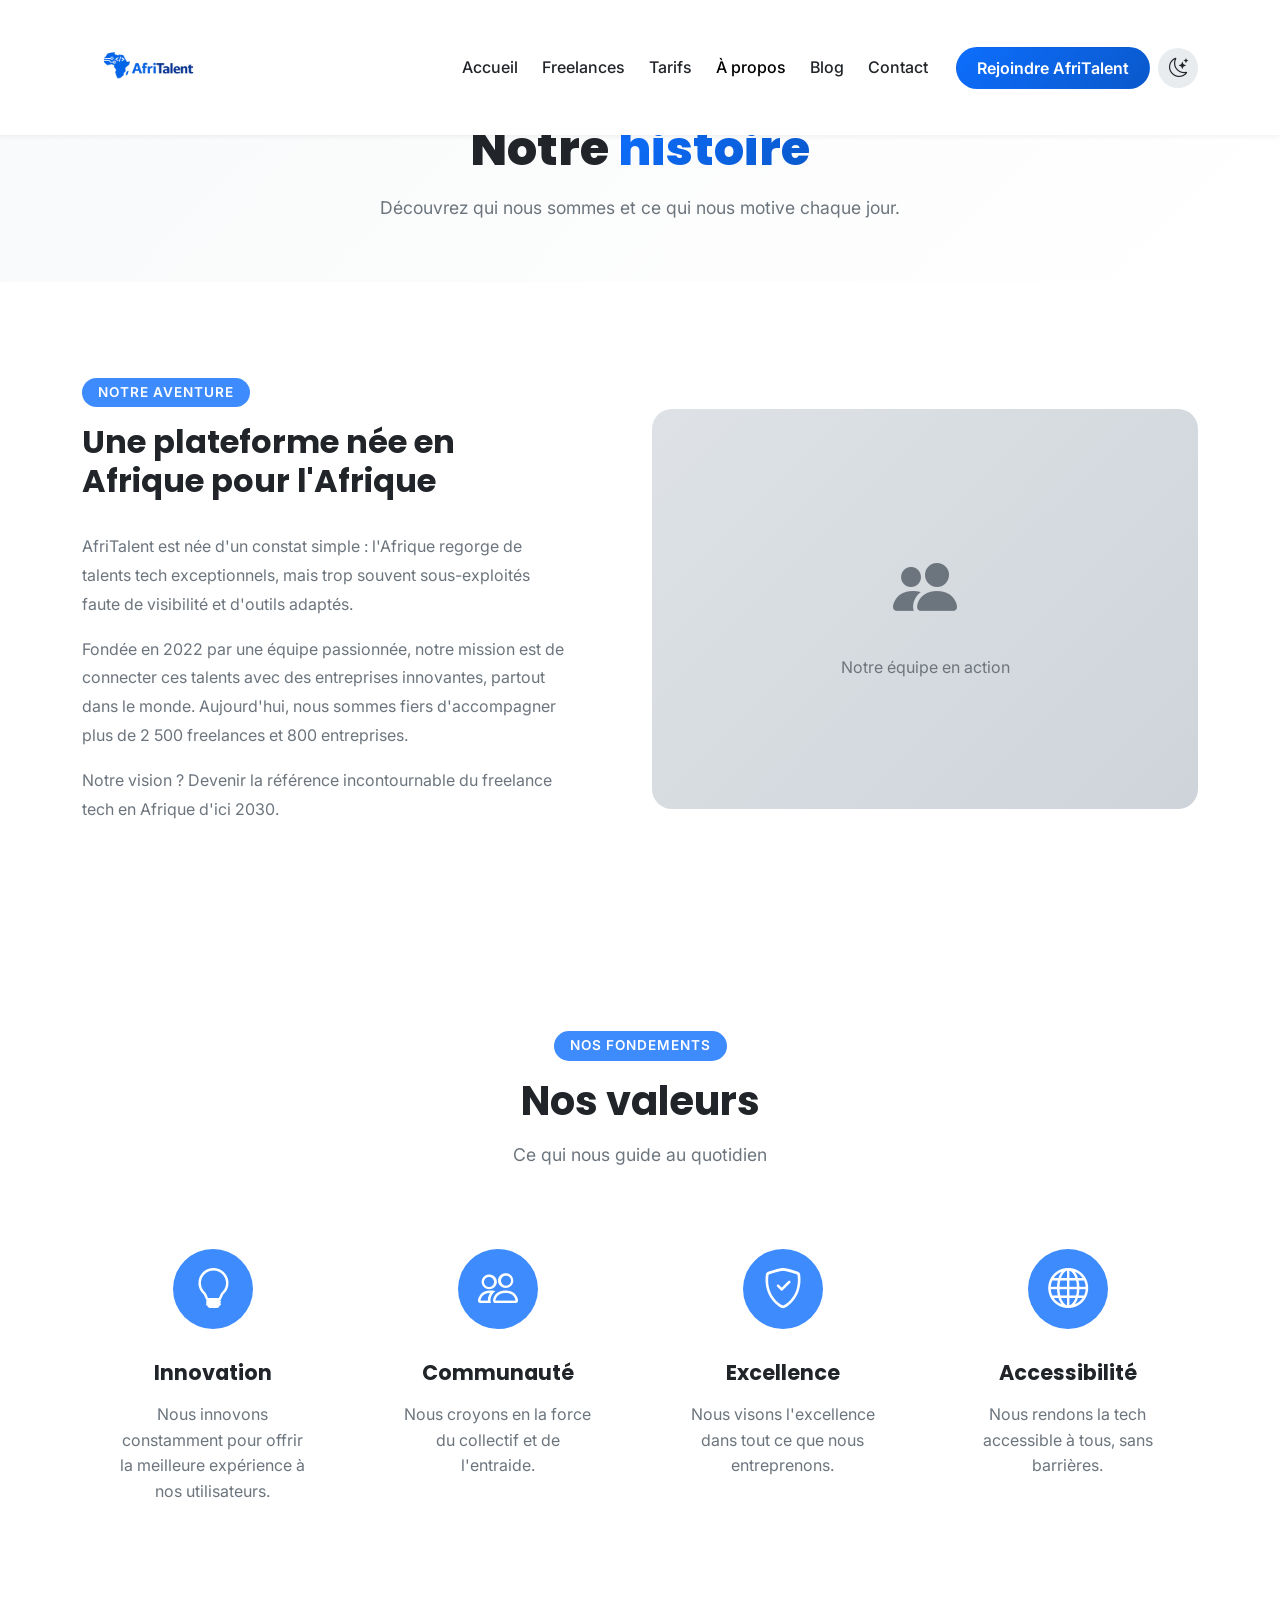
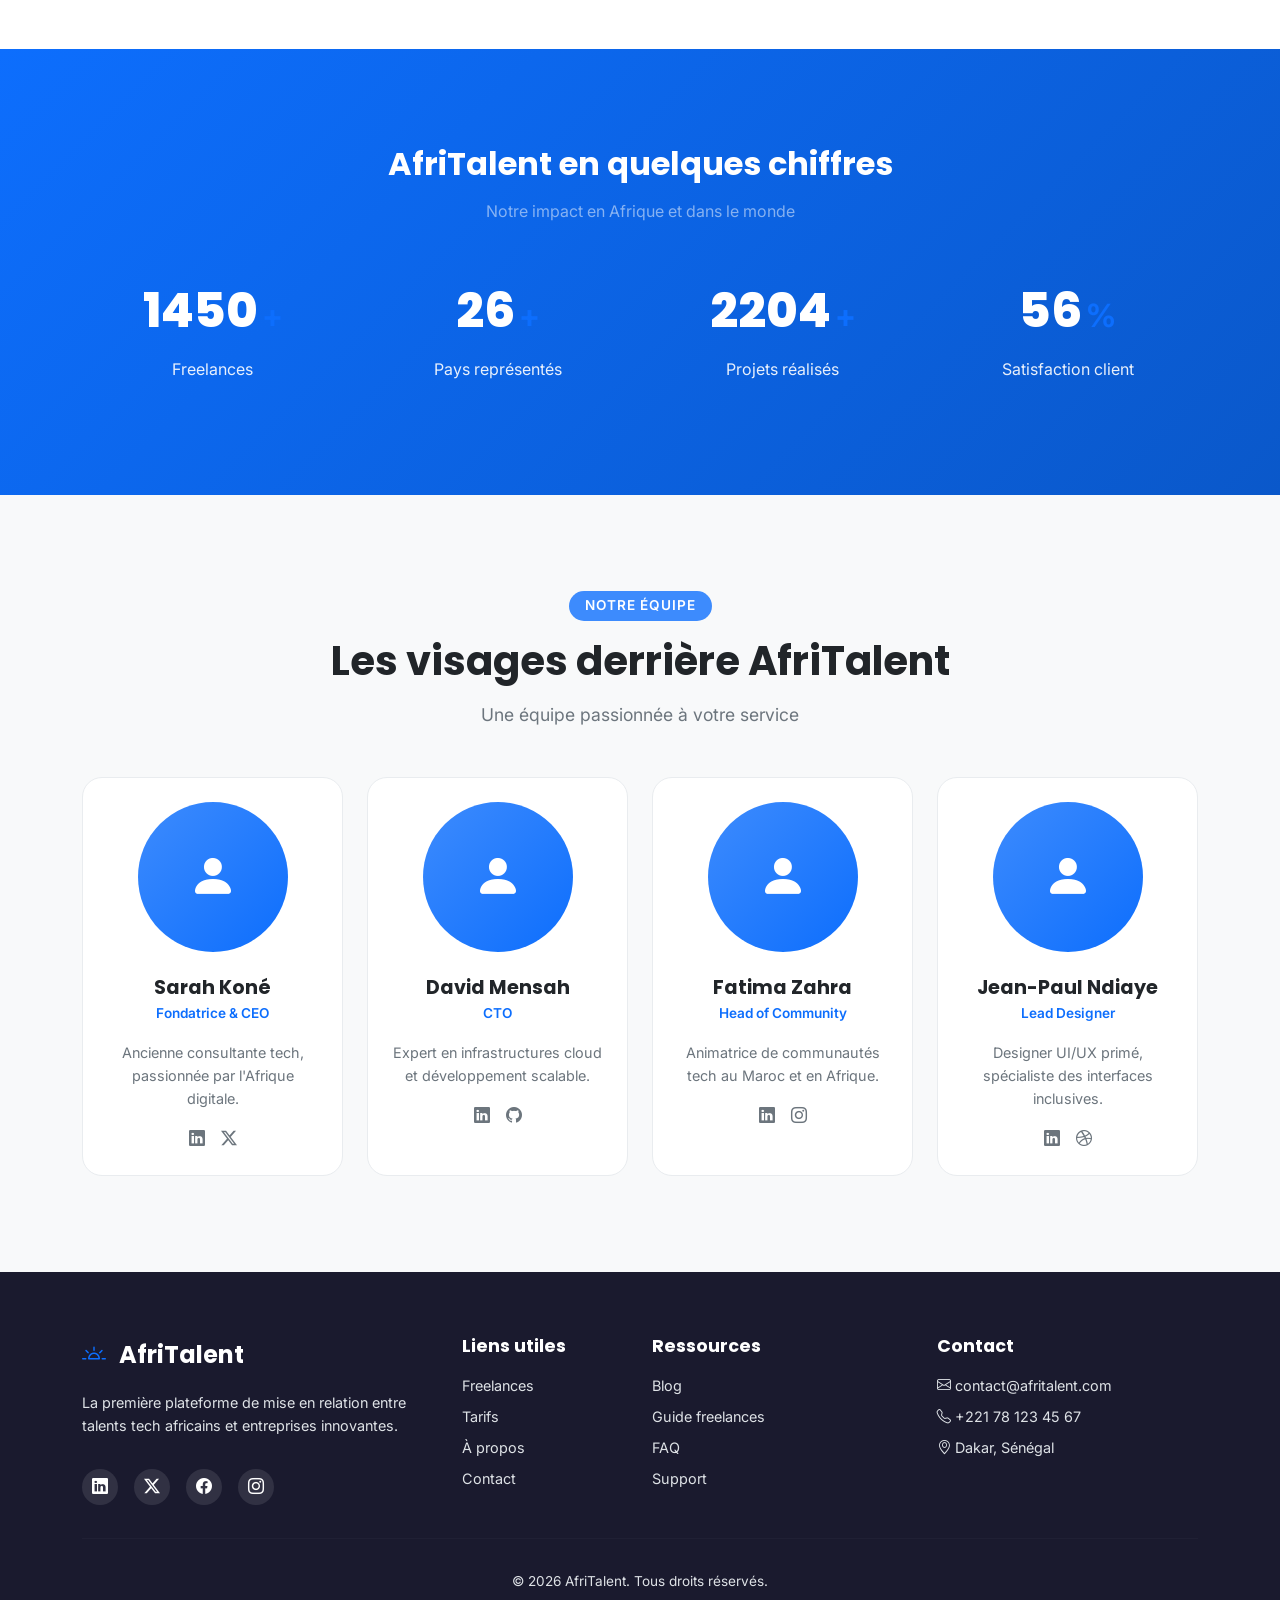
==== commit 8186868d: "Finalisation : corrections responsive, optimisation du code et commentaires" ====
--- a/about.html
+++ b/about.html
@@ -3,7 +3,7 @@
 <head>
     <meta charset="UTF-8">
     <meta name="viewport" content="width=device-width, initial-scale=1.0">
-    <meta name="description" content="Découvrez l'histoire d'AfriTalent, notre équipe passionnée et nos valeurs">
+    <meta name="description" content="Découvrez l'histoire d'AfriTalent, notre équipe et nos valeurs">
     <title>AfriTalent — À propos | Notre histoire et nos valeurs</title>
     
     <link href="https://cdn.jsdelivr.net/npm/bootstrap@5.3.0/dist/css/bootstrap.min.css" rel="stylesheet">
@@ -16,7 +16,7 @@
     <header>
         <nav class="navbar navbar-expand-lg fixed-top" id="mainNav">
             <div class="container">
-                <a class="navbar-brand" href="index.html"><i class="bi bi-brightness-alt-high"></i> AfriTalent</a>
+                <a class="navbar-brand" href="index.html"><i><img src="images/logo/logo_afritalent.png" alt="Logo AfriTalent" height="120" width="140"></i></a>
                 <button class="navbar-toggler" type="button" data-bs-toggle="collapse" data-bs-target="#navMenu"><span class="navbar-toggler-icon"></span></button>
                 <div class="collapse navbar-collapse" id="navMenu">
                     <ul class="navbar-nav ms-auto mb-2 mb-lg-0">
@@ -27,7 +27,10 @@
                         <li class="nav-item"><a class="nav-link" href="blog.html">Blog</a></li>
                         <li class="nav-item"><a class="nav-link" href="contact.html">Contact</a></li>
                     </ul>
-                    <div class="ms-lg-3"><a href="#" class="btn btn-cta" id="rejoindreBtn">Rejoindre AfriTalent</a></div>
+                    <div class="d-flex align-items-center gap-2 ms-lg-3">
+                        <a href="#" class="btn btn-cta" id="rejoindreBtn">Rejoindre AfriTalent</a>
+                        <button id="darkModeToggle" class="btn-dark-mode"><i class="bi bi-moon-stars"></i></button>
+                    </div>
                 </div>
             </div>
         </nav>
@@ -64,7 +67,7 @@
             </div>
         </section>
 
-        <!-- Section Nos valeurs (4 valeurs) -->
+        <!-- Section Nos valeurs -->
         <section class="values-section">
             <div class="container">
                 <div class="text-center mb-5">
@@ -74,39 +77,39 @@
                 </div>
 
                 <div class="row g-4">
-                    <article class="col-lg-3 col-md-6">
+                    <aside class="col-lg-3 col-md-6">
                         <div class="value-card">
                             <div class="value-icon"><i class="bi bi-lightbulb"></i></div>
                             <h3>Innovation</h3>
                             <p>Nous innovons constamment pour offrir la meilleure expérience à nos utilisateurs.</p>
                         </div>
-                    </article>
-                    <article class="col-lg-3 col-md-6">
+                    </aside>
+                    <aside class="col-lg-3 col-md-6">
                         <div class="value-card">
                             <div class="value-icon"><i class="bi bi-people"></i></div>
                             <h3>Communauté</h3>
                             <p>Nous croyons en la force du collectif et de l'entraide.</p>
                         </div>
-                    </article>
-                    <article class="col-lg-3 col-md-6">
+                    </aside>
+                    <aside class="col-lg-3 col-md-6">
                         <div class="value-card">
                             <div class="value-icon"><i class="bi bi-shield-check"></i></div>
                             <h3>Excellence</h3>
                             <p>Nous visons l'excellence dans tout ce que nous entreprenons.</p>
                         </div>
-                    </article>
-                    <article class="col-lg-3 col-md-6">
+                    </aside>
+                    <aside class="col-lg-3 col-md-6">
                         <div class="value-card">
                             <div class="value-icon"><i class="bi bi-globe"></i></div>
                             <h3>Accessibilité</h3>
                             <p>Nous rendons la tech accessible à tous, sans barrières.</p>
                         </div>
-                    </article>
-                </div>
-            </div>
-        </section>
-
-        <!-- Section Chiffres clés avec compteurs -->
+                    </aside>
+                </div>
+            </div>
+        </section>
+
+        <!-- Section Chiffres clés -->
         <section class="key-numbers-section">
             <div class="container">
                 <div class="text-center mb-5">
@@ -146,7 +149,7 @@
             </div>
         </section>
 
-        <!-- Section L'équipe (4 membres) -->
+        <!-- Section L'équipe -->
         <section class="team-section">
             <div class="container">
                 <div class="text-center mb-5">
--- a/css/style.css
+++ b/css/style.css
@@ -1,6 +1,6 @@
 /* ================================================================
    AFRI TALENT - STYLES PROFESSIONNELS COMPLETS
-   Version conforme au cahier des charges
+   Version 3.0 - Conforme au cahier des charges
    ================================================================
    
    Pages couvertes :
@@ -10,7 +10,7 @@
    - about.html
    - blog.html
    - contact.html
-   - inscription.html (extension personnelle)
+   - inscription.html
    
    Table des matières :
    1. Variables CSS (6+)
@@ -37,7 +37,7 @@
    
    ================================================================ */
 
-/* ================= 1. VARIABLES CSS ================= */
+/* ================= 1. VARIABLES CSS (6+ variables) ================= */
 :root {
     --primary: #0d6efd;
     --primary-dark: #0a58ca;
@@ -176,17 +176,14 @@
 .navbar {
     padding: 1rem 0;
     transition: all var(--transition-normal);
-    background-color: transparent;
+    background: var(--white);
+    box-shadow: var(--shadow-sm);
 }
 
 .navbar.scrolled {
-    background-color: var(--white);
+    background: var(--white);
     box-shadow: var(--shadow-md);
     padding: 0.5rem 0;
-}
-
-body.dark-mode .navbar.scrolled {
-    background-color: #1a1a2e;
 }
 
 .navbar-brand {
@@ -198,6 +195,7 @@
 
 .navbar-brand i {
     margin-right: 8px;
+    color: var(--primary);
 }
 
 .nav-link {
@@ -228,6 +226,43 @@
     color: white;
 }
 
+.btn-dark-mode {
+    background: var(--gray-200);
+    border: none;
+    border-radius: 50%;
+    width: 40px;
+    height: 40px;
+    display: flex;
+    align-items: center;
+    justify-content: center;
+    cursor: pointer;
+    transition: all var(--transition-fast);
+    color: var(--gray-800);
+}
+
+.btn-dark-mode:hover {
+    transform: scale(1.05);
+    background: var(--gray-300);
+}
+
+.btn-dark-mode i {
+    font-size: 1.2rem;
+}
+
+/* Style pour le menu hamburger sur mobile */
+.navbar-toggler {
+    border-color: var(--gray-400);
+}
+
+.navbar-toggler-icon {
+    background-image: url("data:image/svg+xml,%3csvg xmlns='http://www.w3.org/2000/svg' viewBox='0 0 30 30'%3e%3cpath stroke='rgba(33, 37, 41, 0.9)' stroke-linecap='round' stroke-miterlimit='10' stroke-width='2' d='M4 7h22M4 15h22M4 23h22'/%3e%3c/svg%3e");
+}
+
+.navbar-toggler:focus {
+    box-shadow: none;
+    outline: none;
+}
+
 /* ================= 4. SECTION HERO ================= */
 .hero-section {
     min-height: 100vh;
@@ -319,7 +354,7 @@
     transform: translateY(-2px);
 }
 
-/* Illustration flottante (placeholders) */
+/* Illustration flottante */
 .hero-illustration {
     position: relative;
     height: 400px;
@@ -689,6 +724,88 @@
     color: white;
 }
 
+body.dark-mode .contact-info-card {
+    background: #1e1e2e;
+}
+
+body.dark-mode .contact-form {
+    background: #1e1e2e;
+    border-color: #3a3a4e;
+}
+
+body.dark-mode .inscription-form-wrapper {
+    background: #1e1e2e;
+    border-color: #3a3a4e;
+}
+
+body.dark-mode .user-type-selector {
+    background: #2a2a3e;
+}
+
+body.dark-mode .separator span {
+    background: #1e1e2e;
+}
+
+body.dark-mode .btn-social {
+    background: #1e1e2e;
+    border-color: #3a3a4e;
+    color: var(--gray-300);
+}
+
+body.dark-mode .sidebar-widget {
+    background: #1e1e2e;
+    border-color: #3a3a4e;
+}
+
+body.dark-mode .article-card {
+    background: #1e1e2e;
+    border-color: #3a3a4e;
+}
+
+body.dark-mode .article-title a {
+    color: var(--gray-300);
+}
+
+body.dark-mode .pricing-card {
+    background: #1e1e2e;
+    border-color: #3a3a4e;
+}
+
+body.dark-mode .team-card {
+    background: #1e1e2e;
+    border-color: #3a3a4e;
+}
+
+body.dark-mode .filter-btn {
+    border-color: var(--gray-700);
+    color: var(--gray-300);
+}
+
+body.dark-mode .filter-btn.active {
+    background: var(--primary);
+    color: white;
+}
+
+body.dark-mode .faq-section {
+    background: #1a1a2e;
+}
+
+body.dark-mode .accordion-item,
+body.dark-mode .accordion-button,
+body.dark-mode .accordion-body {
+    background: #1e1e2e;
+    border-color: #3a3a4e;
+}
+
+body.dark-mode .accordion-button {
+    color: var(--gray-300);
+}
+
+body.dark-mode .accordion-button:not(.collapsed) {
+    background: var(--primary);
+    color: white;
+}
+
 /* ================= 12. ANIMATIONS SCROLL (FADE-IN) ================= */
 .fade-in {
     opacity: 0;
@@ -1304,6 +1421,10 @@
     color: white;
 }
 
+.key-numbers-section .stat-label {
+    color: rgba(255,255,255,0.9);
+}
+
 /* ================= 18. PAGE BLOG ================= */
 .blog-section {
     padding: var(--spacing-xl) 0;
@@ -1648,6 +1769,7 @@
     background: var(--white);
     transition: all var(--transition-fast);
     font-family: var(--font-body);
+    color: var(--gray-800);
 }
 
 .form-control-custom:focus,
@@ -1655,6 +1777,16 @@
     outline: none;
     border-color: var(--primary);
     box-shadow: 0 0 0 3px rgba(13, 110, 253, 0.1);
+}
+
+.form-control-custom.error,
+.form-select-custom.error {
+    border-color: var(--danger);
+}
+
+.form-control-custom.success,
+.form-select-custom.success {
+    border-color: var(--success);
 }
 
 .error-message {
@@ -1787,11 +1919,6 @@
     border: 1px solid var(--gray-200);
 }
 
-body.dark-mode .inscription-form-wrapper {
-    background: #1e1e2e;
-    border-color: #3a3a4e;
-}
-
 .form-header {
     text-align: center;
     margin-bottom: 1.5rem;
@@ -1813,10 +1940,6 @@
     background: var(--gray-100);
     padding: 0.5rem;
     border-radius: 60px;
-}
-
-body.dark-mode .user-type-selector {
-    background: #2a2a3e;
 }
 
 .type-option {
@@ -1898,10 +2021,6 @@
     font-size: 0.85rem;
 }
 
-body.dark-mode .separator span {
-    background: #1e1e2e;
-}
-
 .social-login {
     display: flex;
     gap: 1rem;
@@ -1932,12 +2051,6 @@
 .btn-social.github i { color: #333; }
 .btn-social.linkedin i { color: #0077B5; }
 
-body.dark-mode .btn-social {
-    background: #1e1e2e;
-    border-color: #3a3a4e;
-    color: var(--gray-300);
-}
-
 .login-redirect {
     text-align: center;
     margin-top: 1.5rem;
@@ -1950,7 +2063,7 @@
     font-weight: 600;
 }
 
-/* ================= 21. PLACEHOLDERS (profils vides) ================= */
+/* ================= 21. PLACEHOLDERS ================= */
 .placeholder-img {
     background: linear-gradient(135deg, var(--gray-300) 0%, var(--gray-400) 100%);
     display: flex;
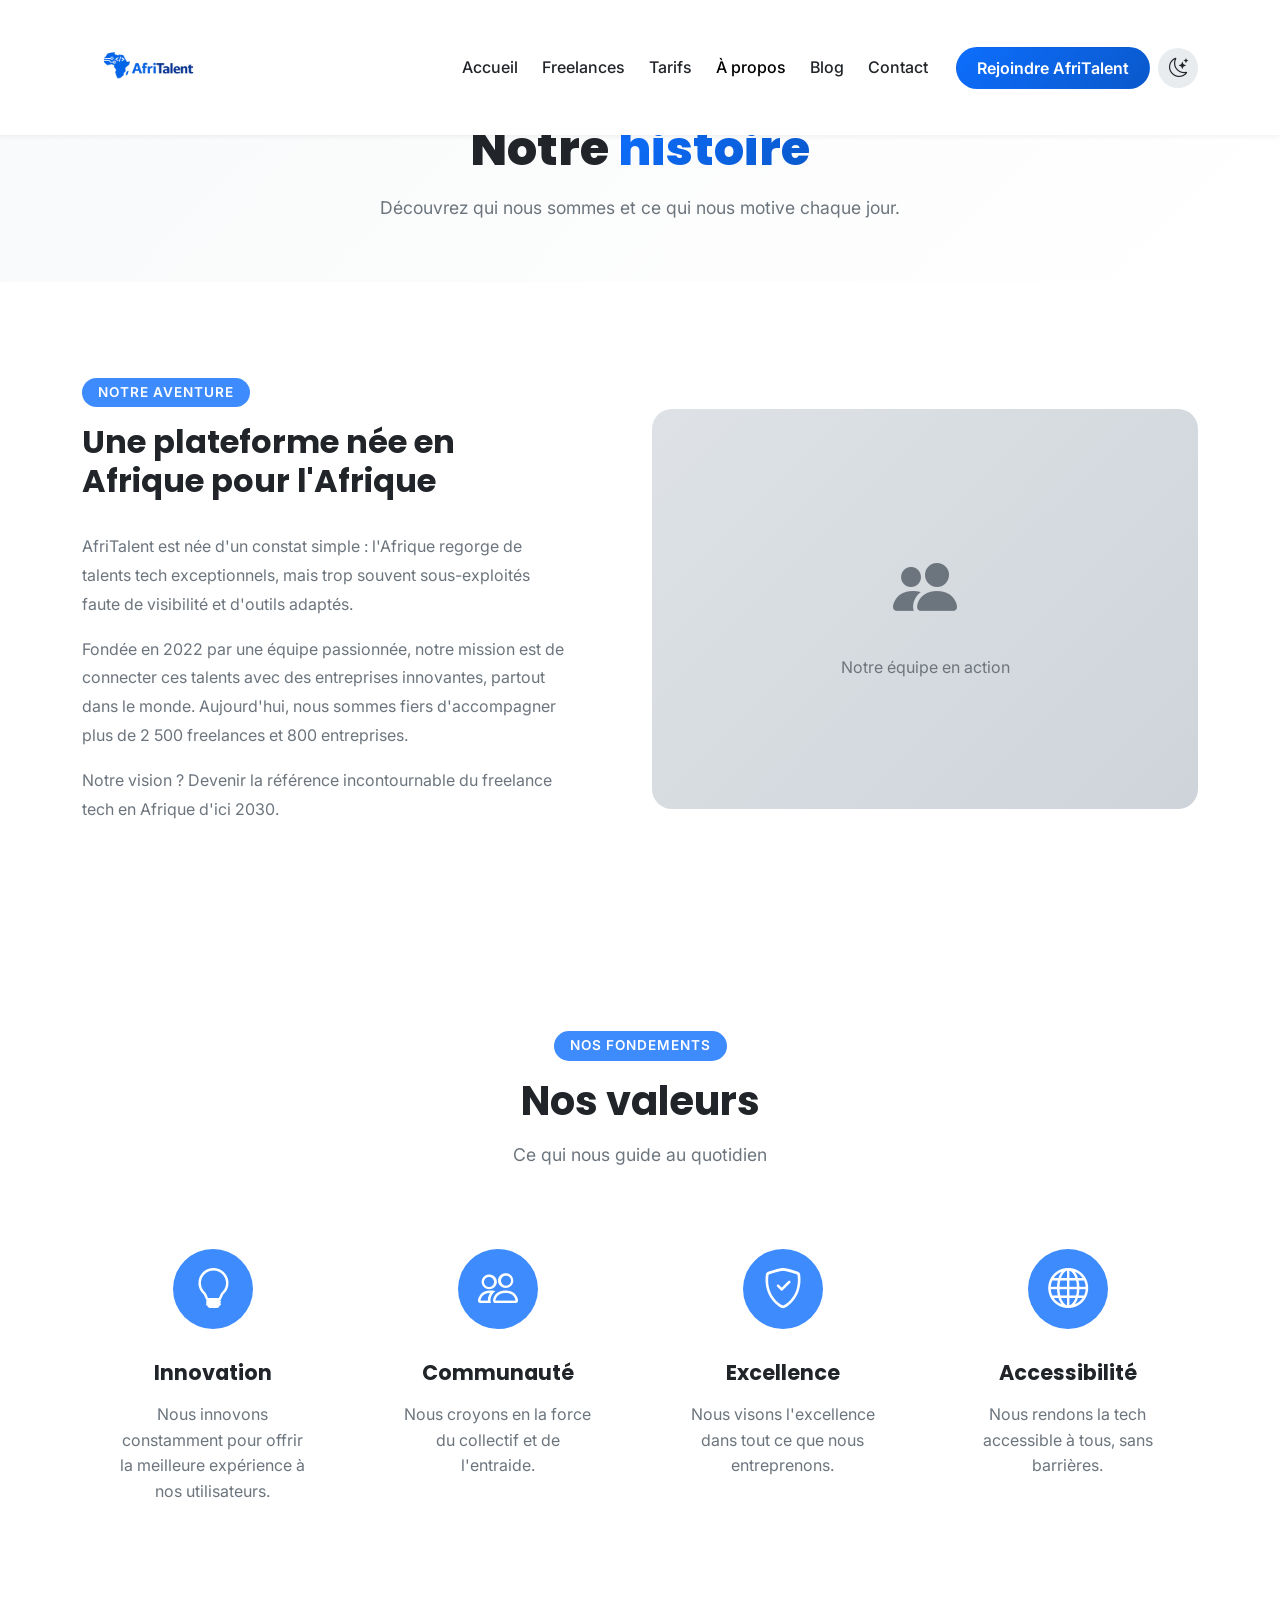
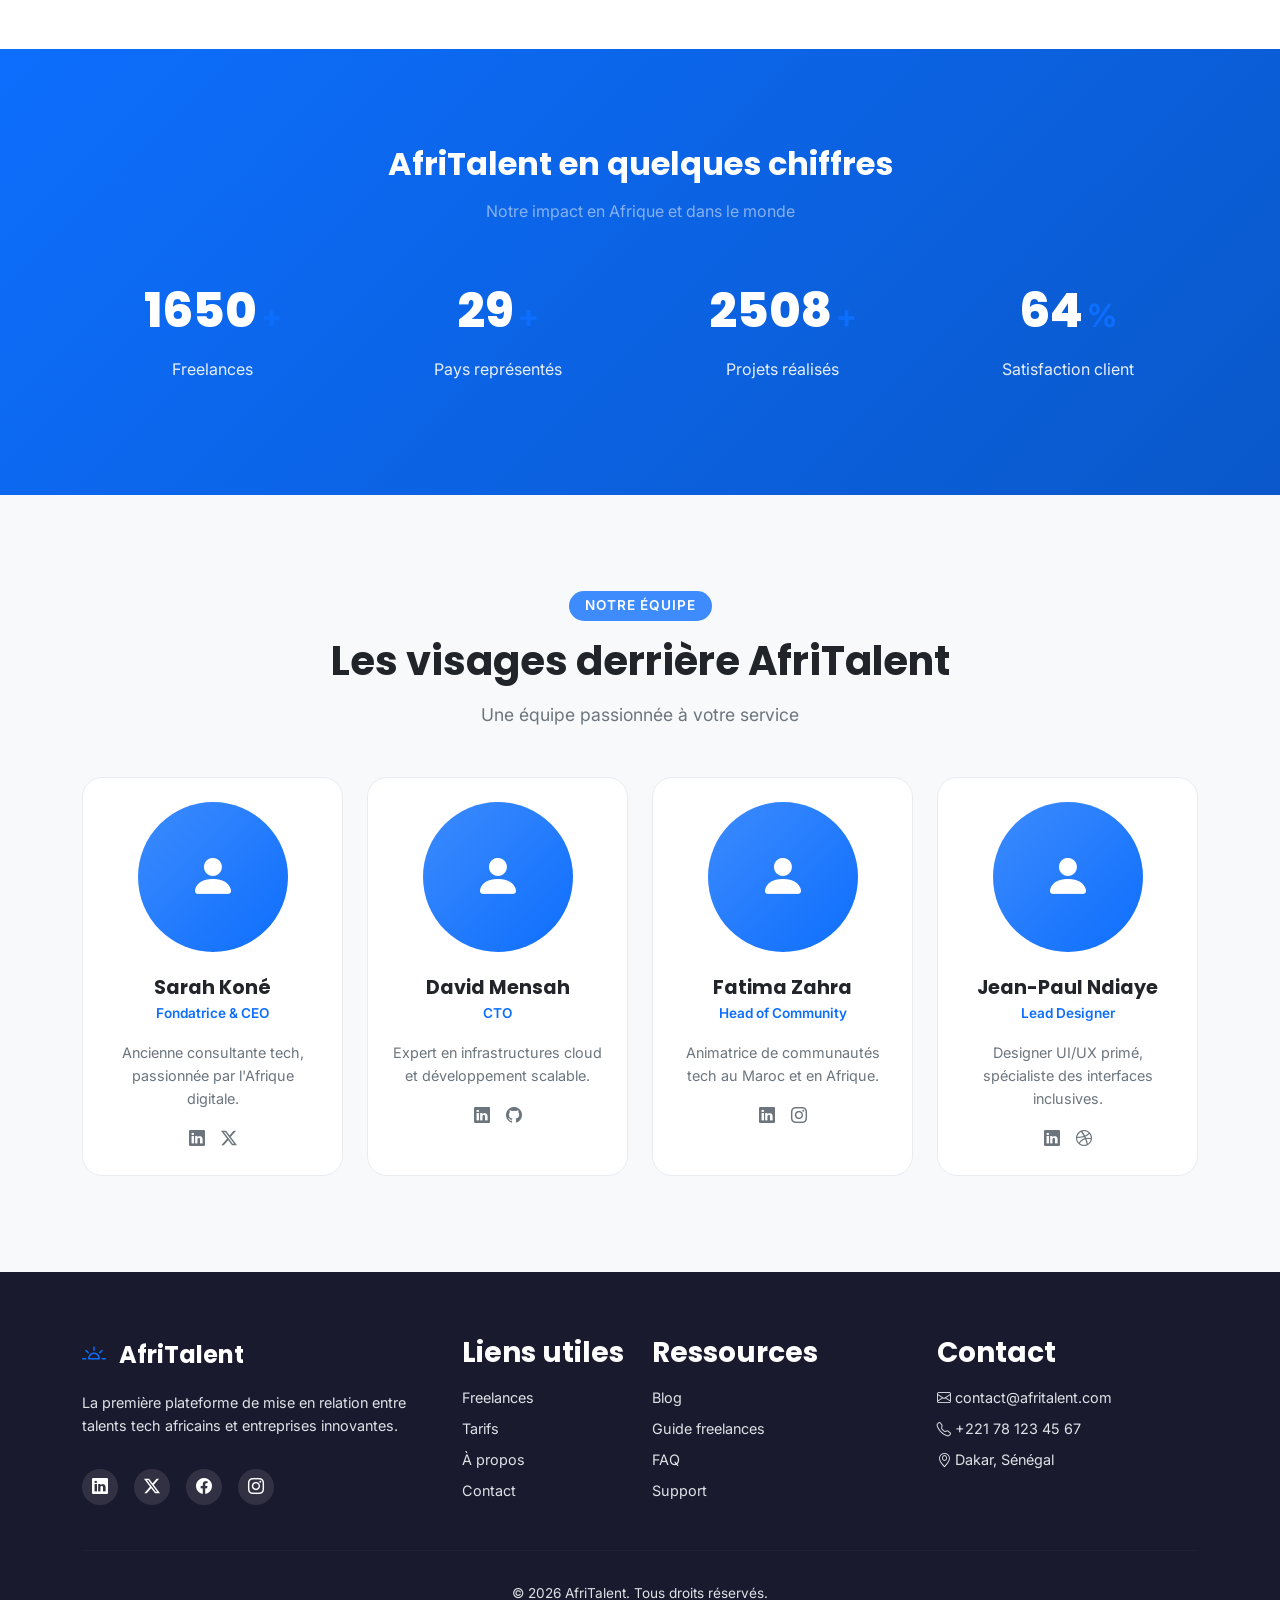
==== commit a827e19b: "Finalisation : corrections responsive, optimisation du code et commentaires" ====
--- a/about.html
+++ b/about.html
@@ -215,9 +215,9 @@
         <div class="container">
             <div class="row gy-4">
                 <div class="col-lg-4 col-md-6"><div class="footer-brand"><i class="bi bi-brightness-alt-high"></i> AfriTalent</div><p class="footer-description">La première plateforme de mise en relation entre talents tech africains et entreprises innovantes.</p><div class="footer-social"><a href="#"><i class="bi bi-linkedin"></i></a><a href="#"><i class="bi bi-twitter-x"></i></a><a href="#"><i class="bi bi-facebook"></i></a><a href="#"><i class="bi bi-instagram"></i></a></div></div>
-                <div class="col-lg-2 col-md-6"><h5>Liens utiles</h5><ul class="footer-links"><li><a href="freelances.html">Freelances</a></li><li><a href="tarifs.html">Tarifs</a></li><li><a href="about.html">À propos</a></li><li><a href="contact.html">Contact</a></li></ul></div>
-                <div class="col-lg-3 col-md-6"><h5>Ressources</h5><ul class="footer-links"><li><a href="blog.html">Blog</a></li><li><a href="#">Guide freelances</a></li><li><a href="#">FAQ</a></li><li><a href="#">Support</a></li></ul></div>
-                <div class="col-lg-3 col-md-6"><h5>Contact</h5><ul class="footer-links"><li><i class="bi bi-envelope"></i> contact@afritalent.com</li><li><i class="bi bi-telephone"></i> +221 78 123 45 67</li><li><i class="bi bi-geo-alt"></i> Dakar, Sénégal</li></ul></div>
+                <div class="col-lg-2 col-md-6"><h3>Liens utiles</h3><ul class="footer-links"><li><a href="freelances.html">Freelances</a></li><li><a href="tarifs.html">Tarifs</a></li><li><a href="about.html">À propos</a></li><li><a href="contact.html">Contact</a></li></ul></div>
+                <div class="col-lg-3 col-md-6"><h3>Ressources</h3><ul class="footer-links"><li><a href="blog.html">Blog</a></li><li><a href="#">Guide freelances</a></li><li><a href="#">FAQ</a></li><li><a href="#">Support</a></li></ul></div>
+                <div class="col-lg-3 col-md-6"><h3>Contact</h3><ul class="footer-links"><li><i class="bi bi-envelope"></i> contact@afritalent.com</li><li><i class="bi bi-telephone"></i> +221 78 123 45 67</li><li><i class="bi bi-geo-alt"></i> Dakar, Sénégal</li></ul></div>
             </div>
             <hr class="footer-hr"><div class="copyright"><p>&copy; <span id="currentYear"></span> AfriTalent. Tous droits réservés.</p></div>
         </div>
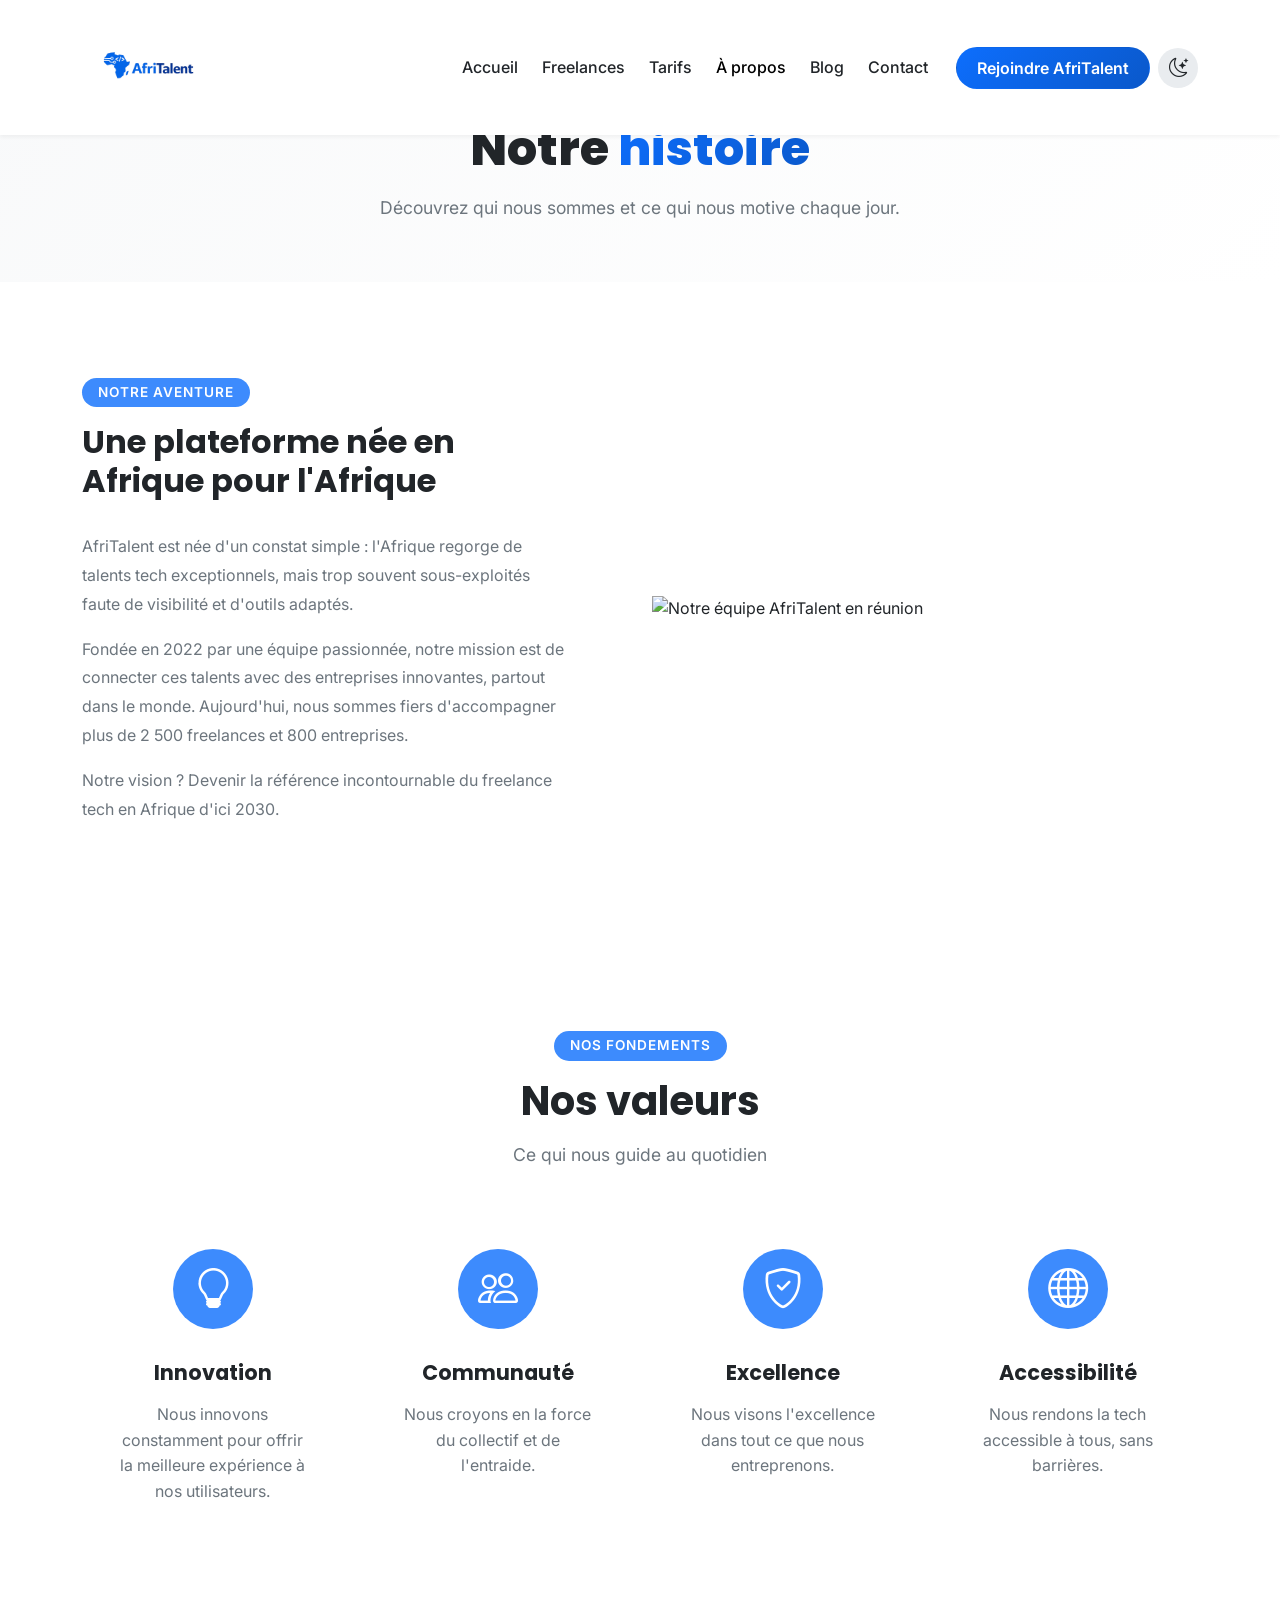
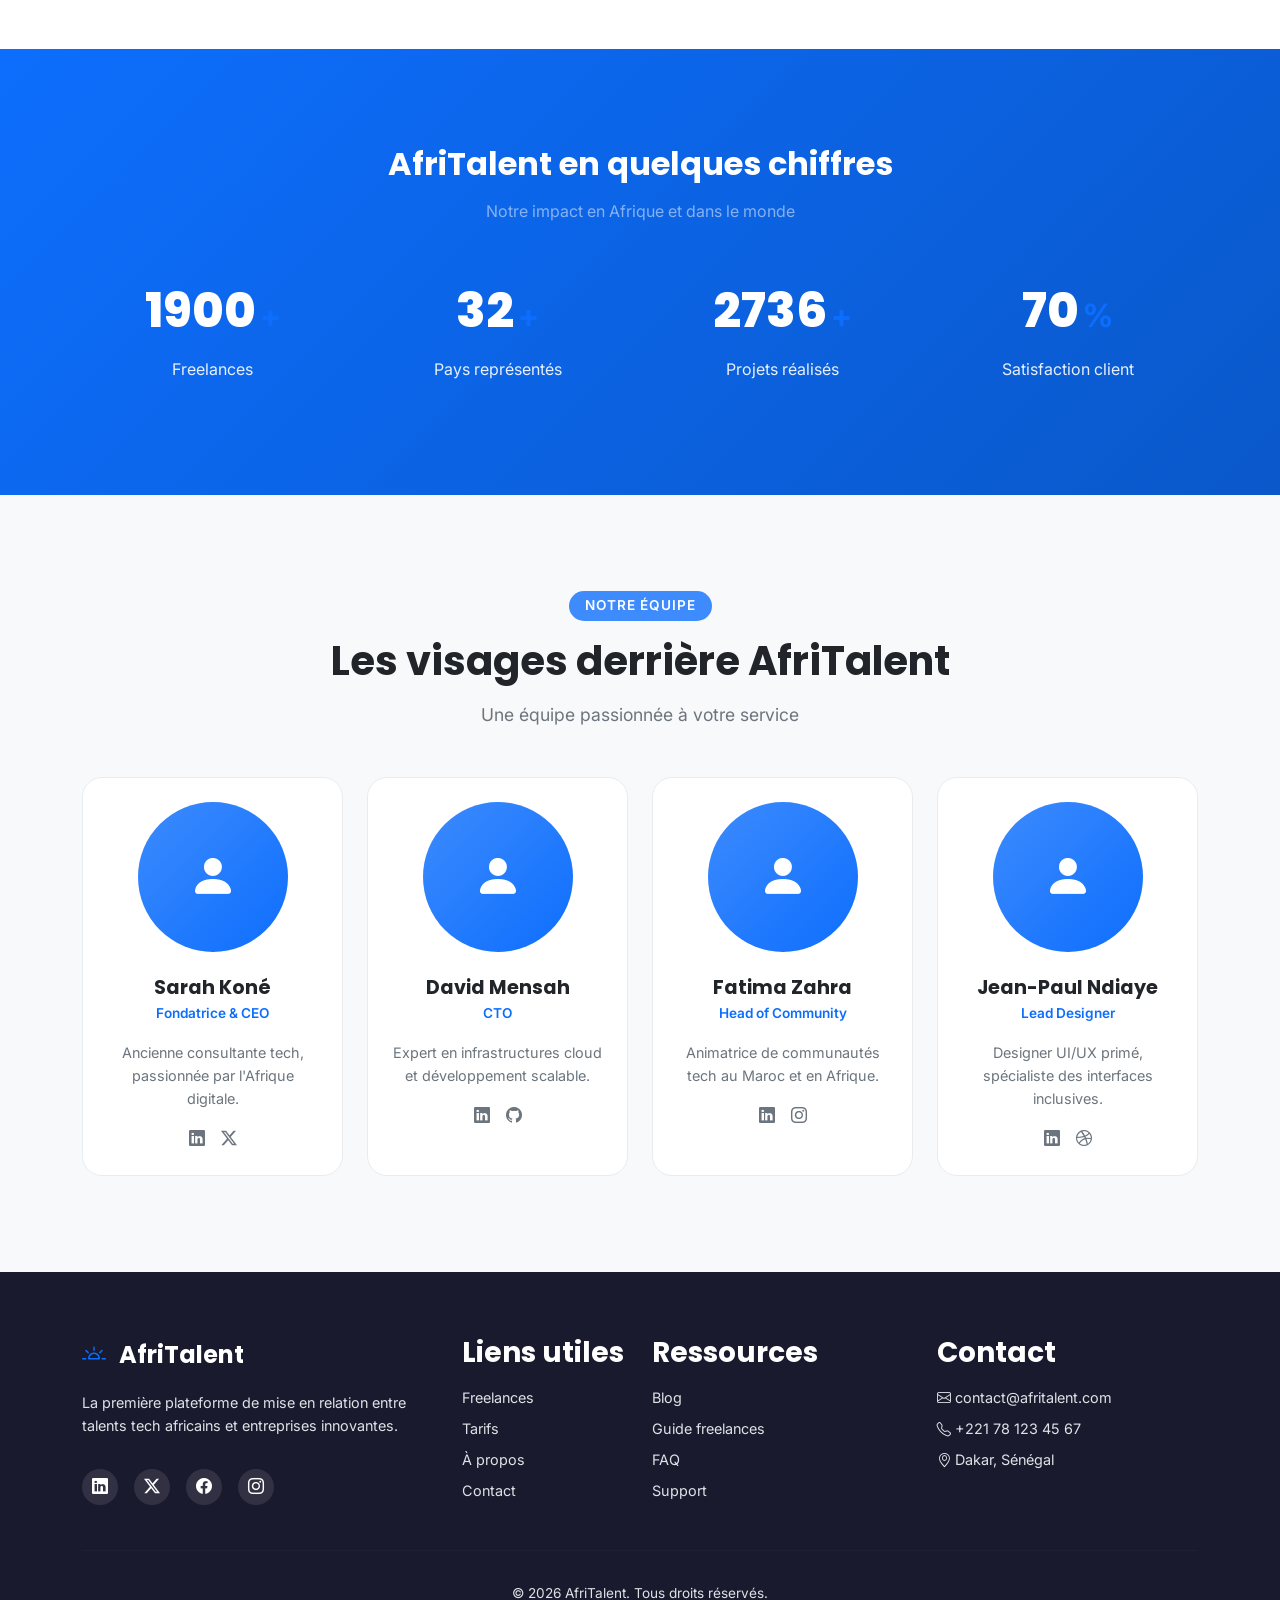
==== commit 878016c4: "Force deploiement GitHub Pages" ====
--- a/about.html
+++ b/about.html
@@ -58,11 +58,12 @@
                         </div>
                     </div>
                     <div class="col-lg-6">
-                        <div class="history-placeholder">
-                            <i class="bi bi-people-fill"></i>
-                            <span>Notre équipe en action</span>
-                        </div>
-                    </div>
+                    <div class="history-image">
+                        <img src="images/pic-about/pic.jpg" 
+                            alt="Notre équipe AfriTalent en réunion"
+                            loading="lazy">
+                    </div>
+                </div>
                 </div>
             </div>
         </section>
